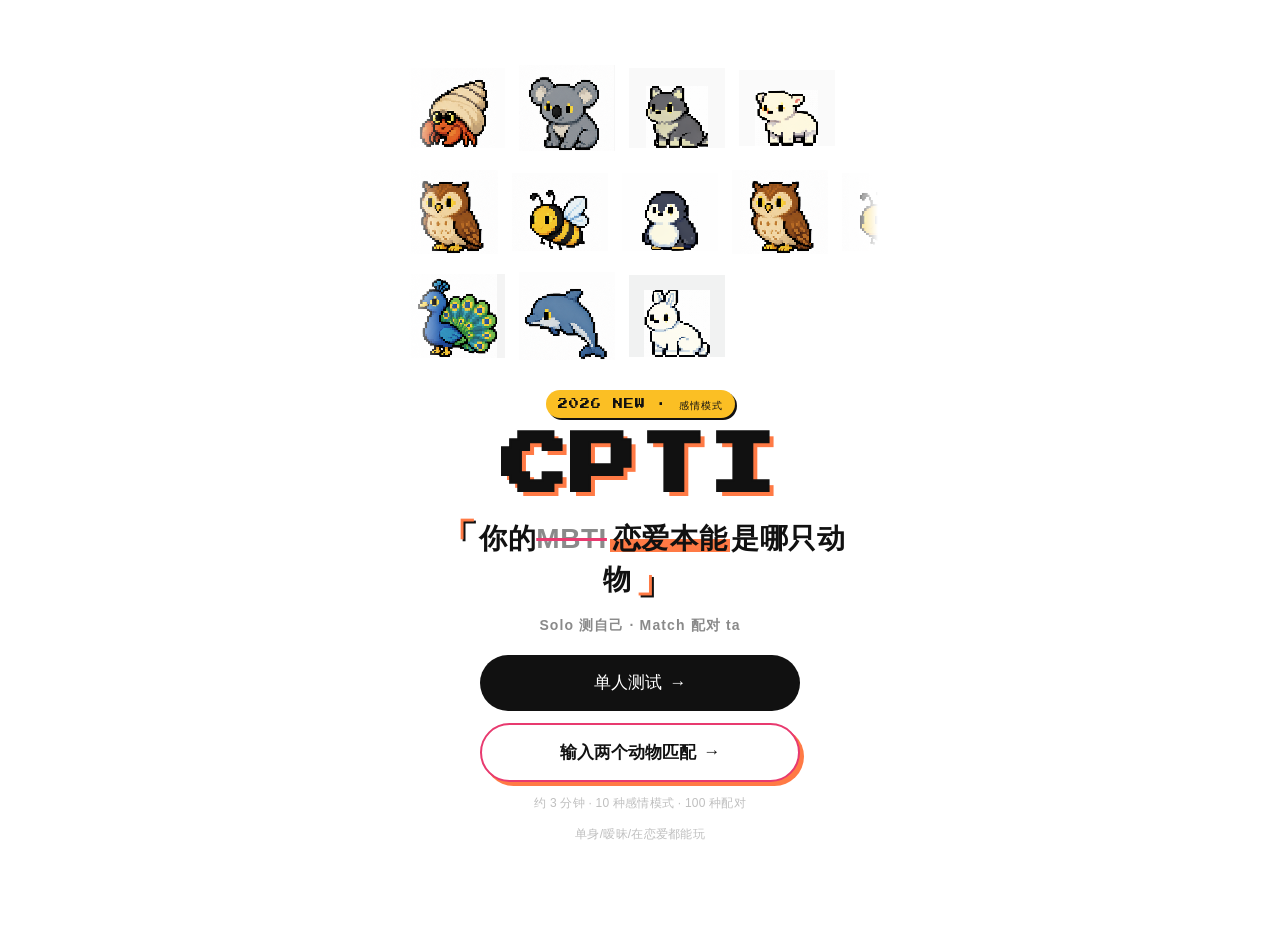
==== index.html @ 4c0122c5 "feat(couple): 加 🌱 让你们更好的 3 件事 (V5 growth_kit) 按用户反馈"配对页偏负面, 加积极向修复 section"补一段实操闭环.  新字段 growth_kit " ====
<!DOCTYPE html>
<html lang="zh-CN">
<head>
  <meta charset="UTF-8">
  <meta name="viewport" content="width=device-width, initial-scale=1, maximum-scale=1, user-scalable=no">
  <meta name="theme-color" content="#FF7A45">
  <meta name="description" content="CPTI 感情模式 · 你的恋爱本能 = 哪只动物?">
  <meta property="og:title" content="CPTI · 感情模式">
  <meta property="og:description" content="Solo 测自己 + Match 配对 ta · 10 种感情模式 · 100 种关系配对">
  <meta property="og:type" content="website">
  <title>CPTI · 感情模式</title>

  <link rel="icon" type="image/svg+xml" href="data:image/svg+xml;utf8,%3Csvg%20xmlns%3D%22http%3A//www.w3.org/2000/svg%22%20viewBox%3D%220%200%2016%2016%22%20shape-rendering%3D%22crispEdges%22%3E%3Cpath%20fill%3D%22%231A1A1A%22%20d%3D%22M3%203h2v2H3zm8%200h2v2h-2zM3%205h2v2H3zm2%200h6v6H5zm6%200h2v2h-2zM5%2011h6v2H5z%22/%3E%3C/svg%3E">

  <link rel="preconnect" href="https://fonts.googleapis.com">
  <link rel="preconnect" href="https://fonts.gstatic.com" crossorigin>
  <link href="https://fonts.googleapis.com/css2?family=Press+Start+2P&family=VT323&display=swap" rel="stylesheet">

  <link rel="stylesheet" href="styles.css">
</head>
<body>
  <!-- SVG defs -->
  <svg width="0" height="0" style="position:absolute" aria-hidden="true">
    <defs>
      <symbol id="icon-arrow-left" viewBox="0 0 24 24">
        <path fill="none" stroke="currentColor" stroke-width="2.2" stroke-linecap="round" stroke-linejoin="round" d="M14 6l-6 6 6 6"/>
      </symbol>
      <symbol id="icon-arrow-right" viewBox="0 0 24 24">
        <path fill="none" stroke="currentColor" stroke-width="2.2" stroke-linecap="round" stroke-linejoin="round" d="M10 6l6 6-6 6"/>
      </symbol>
      <symbol id="icon-download" viewBox="0 0 24 24">
        <path fill="none" stroke="currentColor" stroke-width="2" stroke-linecap="round" stroke-linejoin="round" d="M12 4v12m0 0l-4-4m4 4l4-4M5 20h14"/>
      </symbol>
    </defs>
  </svg>

  <main class="app" id="app">

    <!-- ===================== INTRO ===================== -->
    <section class="view view-intro active" id="view-intro" aria-label="首页">
      <div class="intro-inner">
        <!-- 3-row scrolling pixel pet marquee -->
        <div class="intro-scroll" aria-hidden="true">
          <div class="scroll-row" id="scroll-row-1"></div>
          <div class="scroll-row scroll-reverse" id="scroll-row-2"></div>
          <div class="scroll-row" id="scroll-row-3"></div>
        </div>

        <span class="title-badge">2026 NEW · 感情模式</span>
        <h1 class="title-pixel">CPTI</h1>

        <p class="intro-slogan-hero">
          <span class="slogan-bracket">「</span>你的<s class="slogan-strike">MBTI</s><em class="slogan-hl">恋爱本能</em>是哪只动物<span class="slogan-bracket">」</span>
        </p>
        <p class="intro-slogan-sub">Solo 测自己 · Match 配对 ta</p>

        <div class="intro-entries">
          <button class="btn btn-primary btn-lg" id="btn-solo" type="button">
            单人测试
            <span class="btn-arrow" aria-hidden="true">→</span>
          </button>
          <button class="btn btn-secondary btn-lg" id="btn-match" type="button">
            输入两个动物匹配
            <span class="btn-arrow" aria-hidden="true">→</span>
          </button>
        </div>

        <p class="intro-hint">约 3 分钟 · 10 种感情模式 · 100 种配对</p>
        <p class="intro-hint">单身/暧昧/在恋爱都能玩</p>
      </div>
    </section>

    <!-- ===================== QUIZ ===================== -->
    <section class="view view-quiz" id="view-quiz" aria-label="题目">
      <header class="quiz-header">
        <button class="icon-btn" id="btn-home" type="button" aria-label="回到首页">
          <svg viewBox="0 0 24 24"><use href="#icon-arrow-left"/></svg>
        </button>
        <div class="progress-bar-wrap" role="progressbar" aria-valuemin="1" aria-valuemax="20" aria-valuenow="1">
          <div class="progress-bar">
            <div class="progress-fill" id="progress-fill"></div>
          </div>
          <div class="progress-count">
            <span id="progress-current">1</span> <span class="progress-slash">/</span> <span id="progress-total">20</span>
          </div>
        </div>
      </header>

      <div class="scenario-hint">
        <div class="scenario-avatar" aria-hidden="true">
          <img id="scenario-avatar-img" src="" alt="">
        </div>
        <div class="scenario-bubble" id="scenario-bubble">一个人最诚实的时刻</div>
      </div>

      <div class="quiz-stage">
        <article class="quiz-card" id="quiz-card">
          <h2 class="q-text" id="q-text">题目加载中…</h2>
          <ul class="options" id="options-list" role="radiogroup" aria-label="选项"></ul>
        </article>
      </div>

      <footer class="quiz-footer">
        <button class="nav-btn" id="btn-prev" type="button" aria-label="上一题" disabled>
          <svg viewBox="0 0 24 24"><use href="#icon-arrow-left"/></svg>
          <span>上一题</span>
        </button>
        <button class="nav-btn" id="btn-next" type="button" aria-label="下一题" disabled>
          <span>下一题</span>
          <svg viewBox="0 0 24 24"><use href="#icon-arrow-right"/></svg>
        </button>
      </footer>
    </section>

    <!-- ===================== MATCH ===================== -->
    <section class="view view-match" id="view-match" aria-label="配对选择">
      <header class="quiz-header">
        <button class="icon-btn" id="btn-home-match" type="button" aria-label="回到首页">
          <svg viewBox="0 0 24 24"><use href="#icon-arrow-left"/></svg>
        </button>
        <h2 class="match-title">
          测我和 ta<span class="match-title-pixel">MATCH</span>
        </h2>
      </header>

      <p class="match-sub">选两个动物,看你俩是哪种配对</p>

      <div class="match-slots">
        <button class="match-slot" id="match-slot-left" type="button" aria-label="我的动物">
          <span class="match-slot-label">我</span>
          <div class="match-slot-avatar">
            <span class="match-slot-placeholder" id="match-placeholder-left">?</span>
            <img id="match-img-left" src="" alt="" style="display:none;">
          </div>
          <span class="match-slot-name match-slot-name-empty" id="match-name-left">选我的动物</span>
        </button>

        <span class="match-heart" aria-hidden="true">♥</span>

        <button class="match-slot" id="match-slot-right" type="button" aria-label="ta 的动物">
          <span class="match-slot-label">ta</span>
          <div class="match-slot-avatar">
            <span class="match-slot-placeholder" id="match-placeholder-right">?</span>
            <img id="match-img-right" src="" alt="" style="display:none;">
          </div>
          <span class="match-slot-name match-slot-name-empty" id="match-name-right">选 ta 的动物</span>
        </button>
      </div>

      <h3 class="match-picker-title" id="match-picker-title">先点「我」· 再点「ta」</h3>

      <div class="animal-grid" id="animal-grid"></div>

      <button class="btn btn-primary btn-lg match-cta" id="btn-match-go" type="button" disabled>
        生成配对报告
        <span class="btn-arrow" aria-hidden="true">→</span>
      </button>

      <p class="match-hint">双方都选上才能生成</p>
    </section>

    <!-- ===================== RESULT (Solo) ===================== -->
    <section class="view view-result" id="view-result" aria-label="结果">
      <div class="result-top">
        <div class="pixel-avatar pixel-avatar-lg" aria-hidden="true">
          <img id="result-image" src="" alt="">
        </div>
        <p class="result-preamble">你的关系类型是</p>
        <h2 class="result-name">
          <span id="result-name-title"></span><span id="result-name"></span>
        </h2>
      </div>

      <blockquote class="result-quote" id="result-quote"></blockquote>

      <h3 class="result-section-title">关系标签</h3>
      <div class="result-tags" id="result-tags"></div>

      <h3 class="result-section-title">关系速评</h3>
      <div class="quick-review-wrap">
        <div class="result-quick-review" id="result-quick-review"></div>
        <div class="quick-review-actions">
          <button class="btn-mini btn-mini-match" id="btn-go-match" type="button">测我和 ta 配对 →</button>
          <a class="btn-mini btn-mini-share" href="http://xhslink.com/o/6fP8Zqu9lRO" target="_blank" rel="noopener noreferrer" aria-label="分享到小红书">分享 →</a>
        </div>
      </div>

      <h3 class="result-section-title">关系解读</h3>
      <div class="result-interpretation" id="result-interpretation"></div>

      <h3 class="result-section-title">你的依恋两轴</h3>
      <div class="highlight-cards">
        <div class="highlight-card highlight-card-md">
          <span class="highlight-card-label">依恋焦虑</span>
          <span class="highlight-card-value" id="result-md-value">--</span>
          <span class="highlight-card-note" id="result-md-note">--</span>
        </div>
        <div class="highlight-card highlight-card-nz">
          <span class="highlight-card-label">依恋回避</span>
          <span class="highlight-card-value" id="result-nz-value">--</span>
          <span class="highlight-card-note" id="result-nz-note">--</span>
        </div>
      </div>

      <h3 class="result-section-title">维度雷达</h3>
      <div class="radar-wrap">
        <canvas id="radar-canvas" width="600" height="600" aria-label="维度雷达图"></canvas>
      </div>

      <h3 class="result-section-title">口头禅</h3>
      <div class="result-catchphrases" id="result-catchphrases"></div>

      <!-- QR code · included in long screenshot -->
      <div class="result-qr-block">
        <div class="result-qr-wrap">
          <img src="images/qr-petti.png" alt="扫码测 CPTI" class="result-qr">
        </div>
        <div class="result-qr-text">
          <div class="result-qr-title">扫码测你的感情模式</div>
          <div class="result-qr-sub">CPTI · cpti.pages.dev</div>
          <div class="result-qr-tag">3 分钟 · 10 种感情模式</div>
        </div>
      </div>

      <div class="result-actions">
        <button class="btn btn-primary" id="btn-save-long" type="button">
          <span class="btn-icon" aria-hidden="true">📸</span>
          一键长截图保存
        </button>
        <button class="btn btn-secondary" id="btn-share" type="button">复制分享链接</button>
        <button class="btn btn-ghost" id="btn-restart" type="button">再测一次</button>
      </div>

      <a class="xhs-promo"
         href="https://xhslink.com/m/1RQHBYkZljM"
         target="_blank"
         rel="noopener noreferrer"
         aria-label="跳转作者的小红书主页">
        <span class="xhs-badge" aria-hidden="true">小红书</span>
        <span class="xhs-text">
          <span class="xhs-title">作者的小红书</span>
          <span class="xhs-sub">更多测试正在路上</span>
        </span>
        <span class="xhs-arrow" aria-hidden="true">→</span>
      </a>

      <p class="result-footer-note">愿你在关系里，做最坦诚的那个。</p>
    </section>

    <!-- ===================== COUPLE RESULT ===================== -->
    <section class="view view-couple-result" id="view-couple-result" aria-label="配对结果">
      <header class="quiz-header">
        <button class="icon-btn" id="btn-home-couple" type="button" aria-label="回到首页">
          <svg viewBox="0 0 24 24"><use href="#icon-arrow-left"/></svg>
        </button>
        <p class="couple-preamble" id="couple-preamble">你们是</p>
      </header>

      <div class="couple-top">
        <div class="pixel-avatar" aria-hidden="true">
          <img id="couple-img-left" src="" alt="">
        </div>
        <span class="couple-top-heart" aria-hidden="true">♥</span>
        <div class="pixel-avatar" aria-hidden="true">
          <img id="couple-img-right" src="" alt="">
        </div>
      </div>

      <div class="couple-heading">
        <h2 class="couple-title" id="couple-title">配对标题</h2>
        <p class="couple-subtitle" id="couple-subtitle"></p>
      </div>

      <div class="couple-score-card">
        <span class="couple-score-label">兼容度</span>
        <span class="couple-score-value" id="couple-score">--</span>
        <span class="couple-score-note" id="couple-score-note"></span>
        <a class="btn-share-mini" href="http://xhslink.com/o/6fP8Zqu9lRO" target="_blank" rel="noopener noreferrer" aria-label="分享到小红书">分享 →</a>
      </div>

      <div class="couple-block is-accent">
        <span class="couple-block-label">这对的真相</span>
        <div class="couple-block-body" id="couple-dynamics"></div>
      </div>

      <!-- V4 新 Section · 高频对话 (3 条 you/ta) -->
      <div class="couple-block couple-dialogue-block" id="couple-dialogue-block" style="display:none;">
        <span class="couple-block-label">🎬 你俩的高频对话</span>
        <div class="dialogue-list" id="couple-dialogue-list"></div>
        <p class="dialogue-hint">每条都能单独截图发 ta</p>
      </div>

      <!-- V4 新 Section · 5 年后预测 -->
      <div class="couple-block couple-future-block" id="couple-future-block" style="display:none;">
        <span class="couple-block-label">🔮 五年后的你们</span>
        <div class="couple-block-body couple-future-body" id="couple-future"></div>
      </div>

      <!-- V4 新 Section · BGM -->
      <div class="couple-block couple-bgm-block" id="couple-bgm-block" style="display:none;">
        <span class="couple-block-label">🎵 这对的 BGM</span>
        <div class="bgm-card">
          <div class="bgm-meta">
            <span class="bgm-song" id="couple-bgm-song"></span>
            <span class="bgm-artist" id="couple-bgm-artist"></span>
          </div>
          <p class="bgm-reason" id="couple-bgm-reason"></p>
        </div>
      </div>

      <div class="couple-block">
        <span class="couple-block-label">最大亮点</span>
        <ul class="couple-list" id="couple-strengths"></ul>
      </div>

      <div class="couple-block">
        <span class="couple-block-label">最大雷区</span>
        <ul class="couple-list" id="couple-risks"></ul>
      </div>

      <div class="couple-block">
        <span class="couple-block-label">给你们的建议</span>
        <ul class="couple-list" id="couple-repair"></ul>
      </div>

      <!-- V5 新 Section · 让你们更好的 3 件事 (实操指南) -->
      <div class="couple-block couple-growth-block" id="couple-growth-block" style="display:none;">
        <span class="couple-block-label">🌱 让你们更好的 3 件事</span>
        <ol class="growth-list" id="couple-growth-list"></ol>
        <p class="growth-hint">读完今晚就能试</p>
      </div>

      <!-- 🧠 心理学锚点查阅 -->
      <button class="btn-knowledge" id="btn-knowledge" type="button">
        🧠 解读里的依恋型 / Sternberg / Gottman 是啥? 点这里查阅
        <span class="btn-arrow" aria-hidden="true">→</span>
      </button>

      <div class="couple-actions">
        <button class="btn btn-primary" id="btn-couple-save" type="button">
          <span class="btn-icon" aria-hidden="true">📸</span>
          一键长截图保存
        </button>
        <button class="btn btn-secondary" id="btn-couple-share" type="button">复制配对链接</button>
        <button class="btn btn-ghost" id="btn-couple-restart" type="button">再配一次</button>
      </div>

      <a class="couple-cta-solo" id="btn-couple-to-solo">
        还没测过自己?先做 Solo 测试
        <span class="btn-arrow" aria-hidden="true">→</span>
      </a>

      <p class="result-footer-note">关系是两个人的事。</p>
    </section>

    <!-- ===================== KNOWLEDGE (心理学锚点科普) ===================== -->
    <section class="view view-knowledge" id="view-knowledge" aria-label="心理学锚点科普">
      <header class="quiz-header">
        <button class="icon-btn" id="btn-knowledge-back" type="button" aria-label="返回">
          <svg viewBox="0 0 24 24"><use href="#icon-arrow-left"/></svg>
        </button>
        <h2 class="match-title">心理学<span class="match-title-pixel">锚点</span></h2>
      </header>

      <p class="match-sub">CPTI 解读用到的 7 个模型 · 一页讲清</p>

      <div class="knowledge-list">

        <article class="kn-item kn-attachment">
          <span class="kn-num">01</span>
          <h3>依恋类型</h3>
          <p class="kn-en">Attachment Theory</p>
          <p class="kn-meta">Bartholomew · 1991 · 基于 Bowlby/Ainsworth</p>
          <p class="kn-body">一个人在亲密关系里的"默认设置"。看两个轴 — <b>焦虑</b> (怕失去) 和 <b>回避</b> (怕被吞没), 拆出 4 型:</p>
          <ul class="kn-list">
            <li><b>安全型</b> Secure — 低焦虑 + 低回避. 能信任能独立, 占人群 50-60%</li>
            <li><b>焦虑型</b> Anxious — 高焦虑 + 低回避. 怕失去, 高敏雷达</li>
            <li><b>回避型</b> Avoidant — 低焦虑 + 高回避. 独立, 不擅情感表达</li>
            <li><b>焦虑-回避混合</b> Fearful — 双高. 想要又怕受伤</li>
          </ul>
        </article>

        <article class="kn-item kn-sternberg">
          <span class="kn-num">02</span>
          <h3>爱情三角理论</h3>
          <p class="kn-en">Triangular Theory of Love</p>
          <p class="kn-meta">Sternberg · 1986</p>
          <p class="kn-body">把"爱"拆成 3 个独立成分, 不同组合 = 不同关系:</p>
          <ul class="kn-list">
            <li><b>激情</b> Passion — 心动 / 性吸引 / 上头</li>
            <li><b>亲密</b> Intimacy — 情感连接 / 信任 / 自我披露</li>
            <li><b>承诺</b> Commitment — 选择 ta + 长期投入的决定</li>
          </ul>
          <p class="kn-body">3 个 high = "完美爱"; 缺哪个就是哪种残缺型 (e.g. 仅激情 = 上头爱, 仅承诺 = 凑合婚姻).</p>
        </article>

        <article class="kn-item kn-gottman">
          <span class="kn-num">03</span>
          <h3>四骑士 + 修复尝试</h3>
          <p class="kn-en">Four Horsemen + Repair Attempts</p>
          <p class="kn-meta">Gottman · 研究 3000+ couples 后总结</p>
          <p class="kn-body">会预测离婚的 4 种行为模式:</p>
          <ul class="kn-list">
            <li><b>批评</b> Criticism — 攻击人格而非行为</li>
            <li><b>蔑视</b> Contempt — 翻白眼/嘲讽 (杀手级)</li>
            <li><b>防御</b> Defensiveness — 永远反弹</li>
            <li><b>冷战</b> Stonewalling — 沉默撤退 (典型回避型)</li>
          </ul>
          <p class="kn-body"><b>修复尝试</b> Repair Attempt — 吵架升级时按暂停的小动作 (一个梗、一个表情、一句"我不是这个意思"), 是稳定关系的关键技能.</p>
        </article>

        <article class="kn-item kn-chapman">
          <span class="kn-num">04</span>
          <h3>五种爱语</h3>
          <p class="kn-en">The Five Love Languages</p>
          <p class="kn-meta">Chapman · 1992</p>
          <p class="kn-body">一个人最容易感受爱的"语言":</p>
          <ul class="kn-list">
            <li><b>肯定的言辞</b> — "你好厉害" "我超喜欢你"</li>
            <li><b>高质量陪伴</b> — 一起待着, 没手机</li>
            <li><b>礼物</b> — 心意载体</li>
            <li><b>服务的行动</b> — 帮你做事</li>
            <li><b>身体接触</b> — 拥抱 / 牵手</li>
          </ul>
          <p class="kn-body">伴侣 mismatch (你是语言派, ta 是行动派) 是关系裂痕最常见来源.</p>
        </article>

        <article class="kn-item kn-hsp">
          <span class="kn-num">05</span>
          <h3>高敏感人格</h3>
          <p class="kn-en">Highly Sensitive Person (HSP)</p>
          <p class="kn-meta">Elaine Aron · 1996</p>
          <p class="kn-body">不是病, 是 15-20% 人天生神经处理深度高 — 对外界刺激更敏感, 容易被淹没, 但也更共情.</p>
          <p class="kn-body">在感情里表现为: 一根眉毛动都能写小作文, 但也能秒读懂对方情绪. 不是"想太多", 是"接收太多".</p>
        </article>

        <article class="kn-item kn-polyvagal">
          <span class="kn-num">06</span>
          <h3>多迷走神经理论</h3>
          <p class="kn-en">Polyvagal Theory</p>
          <p class="kn-meta">Stephen Porges</p>
          <p class="kn-body">应激反应不止 fight (打) / flight (逃) 两种, 还有:</p>
          <ul class="kn-list">
            <li><b>Freeze</b> 冻住 — 身体不动, 大脑死机</li>
            <li><b>Fawn</b> 讨好 — 主动顺从攻击者来求生</li>
          </ul>
          <p class="kn-body">很多"讨好型"模式不是性格, 是创伤性的 fawn response.</p>
        </article>

        <article class="kn-item kn-rusbult">
          <span class="kn-num">07</span>
          <h3>投入模型</h3>
          <p class="kn-en">Investment Model</p>
          <p class="kn-meta">Caryl Rusbult</p>
          <p class="kn-body">承诺度 = 满意度 + 已投入 + 替代选项的吸引力(反向).</p>
          <p class="kn-body">这解释了为什么"沉没成本"会让人留下来, 也解释了"现在不满意但还没走"是常态 — 你已经投入太多了.</p>
        </article>

      </div>

      <p class="result-footer-note">读完想再测一遍 → 回首页戳「单人测试」</p>
    </section>

  </main>

  <!-- Save loading overlay -->
  <div class="save-loading" id="save-loading" aria-hidden="true">
    <div class="save-loading-inner">
      <div class="spinner"></div>
      <div>正在生成长图…</div>
    </div>
  </div>

  <!-- Save modal fallback for iOS (long-press to save) -->
  <div class="save-modal" id="save-modal" aria-hidden="true">
    <div class="save-modal-backdrop" id="save-modal-backdrop"></div>
    <div class="save-modal-inner">
      <div class="save-modal-hint">长按图片保存到相册</div>
      <div class="save-modal-img-wrap">
        <img class="save-modal-img" id="save-modal-img" src="" alt="结果图">
      </div>
      <button class="btn btn-ghost" id="btn-save-close" type="button">关闭</button>
    </div>
  </div>

  <script src="app.js" defer></script>
</body>
</html>
---- styles.css ----
/* ===========================================================
   CPTI · 感情模式 — styles.css
   极简像素风 · 暖橘玫瑰 v3
   =========================================================== */

:root {
  --primary:     #FF7A45;    /* 暖橘,主色 */
  --primary-dk:  #E83A6F;    /* 玫瑰红,hover/pressed/强调 */
  --primary-lt:  #FFD4C4;    /* 浅橘,次要高亮 */
  --accent:      #FBBF24;    /* 蜜糖黄，徽章/标签高亮 */
  --shadow:      #000;       /* 黑描边 + 黑阴影 */
  --bg: #FFFFFF;             /* 纯白底 */
  --bg-soft: #FFF6E5;        /* 米白底,卡片内衬 (温暖感) */
  --surface: #F4F4F4;
  --surface-hover: #EBEBEB;
  --surface-strong: #E8E8E8;
  --border: #E5E5E5;
  --border-soft: #EFEFEF;
  --text: #111;
  --text-secondary: #8A8A8A;
  --text-tertiary: #BFBFBF;
  --btn-disabled: #DADADA;
  --btn-active: #111;

  --r-sm: 10px;
  --r-md: 14px;
  --r-lg: 18px;
  --r-pill: 999px;

  --font-body: -apple-system, "PingFang SC", "Noto Sans SC", "Hiragino Sans GB", "Microsoft YaHei", sans-serif;
  --font-pixel: "Press Start 2P", "VT323", ui-monospace, "SF Mono", Menlo, monospace;

  --ease-out: cubic-bezier(0.16, 1, 0.3, 1);
}

/* Reset */
*, *::before, *::after { box-sizing: border-box; }
html, body {
  margin: 0; padding: 0;
  -webkit-font-smoothing: antialiased;
  -moz-osx-font-smoothing: grayscale;
}
body {
  font-family: var(--font-body);
  color: var(--text);
  background: var(--bg);
  min-height: 100vh; min-height: 100dvh;
  line-height: 1.6;
  font-size: 16px;
  overflow-x: hidden;
}
h1, h2, h3, h4, p, ul, li, figure { margin: 0; padding: 0; }
ul { list-style: none; }
button { font-family: inherit; cursor: pointer; border: none; background: transparent; color: inherit; }
img { display: block; max-width: 100%; image-rendering: pixelated; image-rendering: crisp-edges; }
:focus-visible { outline: 2px solid var(--text); outline-offset: 2px; border-radius: var(--r-sm); }

.app {
  max-width: 480px;
  margin: 0 auto;
  padding: 24px 22px 40px;
  position: relative;
  min-height: 100dvh;
  display: flex;
  flex-direction: column;
}
@media (min-width: 768px) {
  .app { padding: 32px 24px 56px; }
}

.view { display: none; flex: 1; flex-direction: column; animation: viewFade 0.35s var(--ease-out) both; }
.view.active { display: flex; }
@keyframes viewFade {
  from { opacity: 0; transform: translateY(6px); }
  to   { opacity: 1; transform: translateY(0); }
}

/* ==========================================================
   INTRO
   ========================================================== */
.view-intro {
  justify-content: center;
  text-align: center;
  padding-top: 28px;
  padding-bottom: 40px;
}
.intro-inner {
  display: flex;
  flex-direction: column;
  align-items: center;
  gap: 10px;
}

/* 3-row scrolling pixel pet marquee */
.intro-scroll {
  width: calc(100% + 44px);
  margin: 0 -22px 16px;
  overflow: hidden;
  /* soft fade on edges */
  -webkit-mask-image: linear-gradient(to right, transparent 0, #000 8%, #000 92%, transparent 100%);
          mask-image: linear-gradient(to right, transparent 0, #000 8%, #000 92%, transparent 100%);
}
.scroll-row {
  display: flex;
  flex-wrap: nowrap;
  gap: 14px;
  margin-bottom: 8px;
  animation: scrollLoop 22s linear infinite;
  animation-fill-mode: both;
  transform: translateZ(0);
  backface-visibility: hidden;
}
#scroll-row-2 { animation-duration: 28s; animation-direction: reverse; }
#scroll-row-3 { animation-duration: 25s; }
.scroll-row:last-child { margin-bottom: 0; }

.scroll-row .pet {
  flex-shrink: 0;
  width: 96px; height: 96px;
  background: transparent;
  padding: 0;
  display: grid; place-items: center;
}
.scroll-row .pet img {
  width: 100%; height: 100%;
  object-fit: contain;
  image-rendering: pixelated;
}

@keyframes scrollLoop {
  from { transform: translateX(0); }
  to   { transform: translateX(-50%); }
}

@media (prefers-reduced-motion: reduce) {
  .scroll-row { animation: none; }
}

/* BIG pixel title "CatTi" */
.title-pixel {
  font-family: var(--font-pixel);
  font-size: 65px;
  color: var(--text);
  letter-spacing: 0.06em;
  line-height: 1;
  margin-top: 6px;
  font-weight: 900;
  text-transform: uppercase;
  -webkit-text-stroke: 2px var(--text);
  text-shadow: 5px 5px 0 var(--primary);
  /* pixel-perfect rendering */
  -webkit-font-smoothing: none;
  -moz-osx-font-smoothing: auto;
}

.title-sub {
  font-size: clamp(13px, 3.8vw, 15px);
  color: var(--text-secondary);
  margin-top: 4px;
  letter-spacing: 0.02em;
  font-weight: 400;
}

.intro-copy {
  color: var(--text-secondary);
  line-height: 1.8;
  font-size: clamp(13px, 3.8vw, 15px);
  margin-top: 12px;
  max-width: 320px;
}
.intro-copy p { margin: 0; }
.intro-copy p + p { margin-top: 4px; }

/* Version badge above title */
.title-badge {
  display: inline-flex;
  align-items: center;
  gap: 6px;
  background: var(--accent);
  color: var(--text);
  font-family: var(--font-pixel);
  font-size: 10px;
  padding: 6px 12px;
  border-radius: var(--r-pill);
  letter-spacing: 0.1em;
  box-shadow: 2px 2px 0 var(--text);
  -webkit-font-smoothing: none;
  animation: badgeWiggle 3.2s var(--ease-out) infinite;
}
@keyframes badgeWiggle {
  0%, 88%, 100% { transform: rotate(0deg) translateY(0); }
  92%           { transform: rotate(-3deg) translateY(-1px); }
  96%           { transform: rotate(3deg)  translateY(-1px); }
}
@media (prefers-reduced-motion: reduce) {
  .title-badge { animation: none; }
}

/* Hero slogan — 「原来我上辈子是只猫」 with highlighter */
.intro-slogan-hero {
  margin: 10px 0 0;
  font-size: clamp(22px, 6.4vw, 28px);
  font-weight: 900;
  color: var(--text);
  letter-spacing: 0.02em;
  line-height: 1.45;
  text-align: center;
}
.slogan-bracket {
  color: var(--primary);
  font-weight: 900;
  font-size: 1.35em;
  margin: 0 3px;
  display: inline-block;
  vertical-align: -3px;
  line-height: 1;
  text-shadow: 2px 2px 0 var(--text);
}
.slogan-hl {
  font-style: normal;
  background: linear-gradient(
    to top,
    transparent 8%,
    var(--primary) 8%,
    var(--primary) 48%,
    transparent 48%
  );
  padding: 0 3px;
  margin: 0 1px;
}
.slogan-strike {
  text-decoration: line-through;
  text-decoration-color: var(--primary-dk);
  text-decoration-thickness: 3px;
  color: var(--text-secondary);
  font-weight: 900;
  margin-right: 2px;
}
.intro-slogan-sub {
  margin: 4px 0 0;
  font-size: clamp(12px, 3.3vw, 14px);
  font-weight: 600;
  color: var(--text-secondary);
  letter-spacing: 0.08em;
  text-align: center;
}
/* legacy hook styles (kept inert) */
.intro-hook {
  background: var(--bg);
  border: 2px solid var(--text);
  border-radius: var(--r-md);
  padding: 18px 22px 20px;
  text-align: center;
  box-shadow: 4px 4px 0 var(--text);
  max-width: 340px;
  width: 100%;
  margin-top: 10px;
}
.hook-strike {
  font-size: clamp(13px, 3.6vw, 15px);
  color: var(--text-secondary);
  text-decoration: line-through;
  text-decoration-thickness: 2px;
  letter-spacing: 0.05em;
  margin: 0;
  font-weight: 500;
}
.hook-main {
  font-size: clamp(22px, 6.5vw, 28px);
  color: var(--text);
  font-weight: 900;
  letter-spacing: 0.01em;
  margin: 8px 0 0;
  display: flex;
  align-items: baseline;
  justify-content: center;
  gap: 8px;
  line-height: 1.1;
}
.hook-main-pixel {
  font-family: var(--font-pixel);
  font-size: clamp(20px, 5.6vw, 24px);
  color: var(--text);
  text-shadow: 3px 3px 0 var(--primary);
  letter-spacing: 0.06em;
  font-weight: 900;
  text-transform: uppercase;
  -webkit-text-stroke: 1px var(--text);
  -webkit-font-smoothing: none;
}
.hook-main-zh {
  font-weight: 900;
}

/* Intro slogan — 封面金句 */
.intro-slogan {
  font-size: clamp(15px, 4.2vw, 17px);
  color: var(--text);
  font-weight: 800;
  letter-spacing: 0.02em;
  text-align: center;
  margin-top: 6px;
  padding: 6px 16px;
  position: relative;
}
.intro-slogan::before,
.intro-slogan::after {
  content: "·";
  color: var(--primary);
  font-weight: 900;
  margin: 0 8px;
  font-size: 20px;
  vertical-align: middle;
}

.intro-hint {
  font-size: 12px;
  color: var(--text-tertiary);
  margin-top: 2px;
  letter-spacing: 0.02em;
}

/* ==========================================================
   BUTTONS
   ========================================================== */
.btn {
  display: inline-flex;
  align-items: center;
  justify-content: center;
  gap: 8px;
  border-radius: var(--r-pill);
  font-size: 16px;
  font-weight: 500;
  padding: 14px 28px;
  min-height: 52px;
  transition: background 0.18s ease, color 0.18s ease, transform 0.12s ease;
  user-select: none;
  -webkit-tap-highlight-color: transparent;
}
.btn:active { transform: scale(0.98); }

.btn-primary {
  background: var(--btn-active);
  color: #fff;
  width: 100%;
  font-weight: 500;
}
.btn-primary:hover { background: #000; }
.btn-primary:disabled { background: var(--btn-disabled); cursor: not-allowed; }

.btn-secondary {
  background: var(--bg);
  color: var(--text);
  width: 100%;
  border: 2px solid var(--text);
  box-shadow: 4px 4px 0 var(--text);
  font-weight: 600;
  transition: transform 0.12s var(--ease-out), box-shadow 0.12s var(--ease-out), background 0.18s ease, color 0.18s ease;
}
.btn-secondary:hover {
  background: var(--bg);
  transform: translate(-1px, -1px);
  box-shadow: 5px 5px 0 var(--text);
}
.btn-secondary:active {
  transform: translate(2px, 2px);
  box-shadow: 2px 2px 0 var(--text);
}
.btn-secondary.is-copied {
  background: var(--primary);
  color: var(--text);
  transform: translate(4px, 4px);
  box-shadow: 0 0 0 var(--text);
}

.btn-ghost {
  background: transparent;
  color: var(--text-secondary);
  width: 100%;
  border: none;
  min-height: 44px;
}
.btn-ghost:hover { color: var(--text); }

.btn-lg { font-size: 17px; padding: 16px 36px; min-height: 56px; max-width: 320px; }

.btn-arrow { display: inline-block; transition: transform 0.18s ease; }
.btn:hover:not(:disabled) .btn-arrow { transform: translateX(3px); }
.btn-icon { width: 18px; height: 18px; }

/* Icon button */
.icon-btn {
  width: 40px; height: 40px;
  border-radius: 50%;
  background: var(--surface);
  display: grid; place-items: center;
  cursor: pointer;
  transition: background 0.15s ease;
  flex-shrink: 0;
  color: var(--text);
}
.icon-btn:hover { background: var(--surface-hover); }
.icon-btn:disabled { opacity: 0.35; cursor: not-allowed; }
.icon-btn svg { width: 18px; height: 18px; }

/* ==========================================================
   QUIZ
   ========================================================== */
.view-quiz { padding-bottom: 20px; }

.quiz-header {
  display: flex;
  align-items: center;
  padding-bottom: 16px;
  margin-bottom: 20px;
  border-bottom: 1px solid var(--border);
  gap: 14px;
}

/* Pixel-boxed progress bar */
.progress-bar-wrap {
  flex: 1;
  display: flex;
  align-items: center;
  gap: 12px;
}
.progress-bar {
  flex: 1;
  height: 14px;
  background: var(--bg);
  border: 2px solid var(--text);
  border-radius: 4px;
  overflow: hidden;
  position: relative;
  padding: 0;
}
.progress-fill {
  height: 100%;
  background-color: var(--primary);
  background-image: repeating-linear-gradient(90deg, var(--primary) 0 6px, var(--primary-dk) 6px 12px);
  border-radius: 0;
  transition: width 0.4s var(--ease-out);
  width: 0%;
}
.progress-count {
  font-family: var(--font-pixel);
  font-size: 11px;
  color: var(--text);
  font-variant-numeric: tabular-nums;
  letter-spacing: 0.08em;
  flex-shrink: 0;
  -webkit-font-smoothing: none;
}
.progress-count .progress-slash { color: var(--text-tertiary); margin: 0 2px; }
.progress-count #progress-total { color: var(--text-secondary); }

/* Scenario hint — neobrutalism avatar + bubble */
.scenario-hint {
  display: flex;
  align-items: center;
  gap: 14px;
  margin-bottom: 28px;
}
.scenario-avatar {
  width: 64px; height: 64px;
  border-radius: 14px;
  background: var(--bg);
  border: 2px solid var(--text);
  box-shadow: 3px 3px 0 var(--text);
  display: grid; place-items: center;
  padding: 6px;
  flex-shrink: 0;
  overflow: hidden;
  transition: transform 0.3s var(--ease-out);
}
.scenario-avatar.pop {
  animation: avatarPop 0.4s var(--ease-out);
}
@keyframes avatarPop {
  0%   { transform: scale(0.7); opacity: 0; }
  60%  { transform: scale(1.08); }
  100% { transform: scale(1); opacity: 1; }
}
.scenario-avatar img {
  width: 100%; height: 100%;
  object-fit: contain;
  image-rendering: pixelated;
}
.scenario-bubble {
  flex: 1;
  background: var(--bg);
  border: 2px solid var(--text);
  box-shadow: 3px 3px 0 var(--text);
  border-radius: 14px;
  padding: 14px 16px;
  font-size: 14px;
  color: var(--text);
  line-height: 1.4;
  min-height: 64px;
  display: flex;
  align-items: center;
  font-weight: 600;
}

/* Quiz card */
.quiz-stage {
  flex: 1;
  display: flex;
  flex-direction: column;
  position: relative;
}
.quiz-card {
  flex: 1;
  transition: transform 0.28s var(--ease-out), opacity 0.28s ease;
}
.q-text {
  font-size: clamp(22px, 6.2vw, 26px);
  line-height: 1.45;
  color: var(--text);
  font-weight: 700;
  margin-bottom: 24px;
  letter-spacing: -0.01em;
}
.options {
  display: flex;
  flex-direction: column;
  gap: 12px;
  margin-bottom: 24px;
}
.option {
  background: var(--bg);
  border: 2px solid var(--text);
  box-shadow: 4px 4px 0 var(--text);
  border-radius: 14px;
  padding: 18px 20px;
  font-size: 15px;
  line-height: 1.5;
  color: var(--text);
  cursor: pointer;
  transition:
    transform 0.14s var(--ease-out),
    box-shadow 0.14s var(--ease-out),
    background 0.18s ease,
    color 0.18s ease;
  display: flex;
  align-items: flex-start;
  gap: 14px;
  min-height: 56px;
  text-align: left;
  -webkit-tap-highlight-color: transparent;
}
.option:hover {
  background: var(--bg);
  transform: translate(-1px, -1px);
  box-shadow: 5px 5px 0 var(--text);
}
.option:active {
  transform: translate(2px, 2px);
  box-shadow: 2px 2px 0 var(--text);
}

/* Clicked feedback: pressed-in look */
.option.flashing {
  background: var(--text);
  color: #fff;
  transform: translate(4px, 4px);
  box-shadow: 0 0 0 var(--text);
}
.option.flashing .option-bullet {
  background: var(--primary);
  color: var(--text);
}
.option.selected {
  background: var(--primary);
  color: var(--text);
  transform: translate(2px, 2px);
  box-shadow: 2px 2px 0 var(--text);
}

.option-bullet {
  flex-shrink: 0;
  width: 26px; height: 26px;
  border-radius: 4px;
  color: var(--bg);
  background: var(--text);
  display: grid; place-items: center;
  font-family: var(--font-pixel);
  font-size: 10px;
  font-weight: 400;
  transition: inherit;
  -webkit-font-smoothing: none;
  letter-spacing: 0;
}
.option.selected .option-bullet { color: var(--primary); background: var(--text); }

.option-label { flex: 1; padding-top: 1px; font-weight: 500; }

/* Quiz footer: prev / next nav buttons */
.quiz-footer {
  display: flex;
  justify-content: space-between;
  gap: 12px;
  margin-top: 8px;
  padding-top: 8px;
}
.nav-btn {
  display: inline-flex;
  align-items: center;
  gap: 6px;
  padding: 10px 16px;
  min-height: 44px;
  border-radius: var(--r-pill);
  background: var(--bg);
  border: 2px solid var(--text);
  box-shadow: 3px 3px 0 var(--text);
  color: var(--text);
  font-size: 14px;
  font-weight: 600;
  cursor: pointer;
  transition: transform 0.12s var(--ease-out), box-shadow 0.12s var(--ease-out), opacity 0.15s ease, color 0.15s ease;
}
.nav-btn:hover:not(:disabled) {
  background: var(--bg);
  transform: translate(-1px, -1px);
  box-shadow: 4px 4px 0 var(--text);
}
.nav-btn:active:not(:disabled) {
  transform: translate(2px, 2px);
  box-shadow: 1px 1px 0 var(--text);
}
.nav-btn:disabled {
  border-color: var(--btn-disabled);
  box-shadow: 3px 3px 0 var(--btn-disabled);
  color: var(--btn-disabled);
  cursor: not-allowed;
  opacity: 1;
}
.nav-btn svg { width: 16px; height: 16px; }

/* ==========================================================
   RESULT
   ========================================================== */
.view-result { padding-bottom: 40px; position: relative; }

/* 关系速评 区 + 底部胶囊 row (Match + 分享 并排) */
.quick-review-wrap { margin-bottom: 28px; }
.quick-review-wrap .result-quick-review { margin-bottom: 12px; }

.quick-review-actions {
  display: flex;
  gap: 8px;
  justify-content: flex-end;
  flex-wrap: wrap;
}

/* 共享胶囊基础 */
.btn-mini {
  display: inline-flex;
  align-items: center;
  gap: 4px;
  border: 2px solid var(--text);
  box-shadow: 2px 2px 0 var(--text);
  padding: 6px 14px;
  border-radius: 999px;
  font-size: 12px;
  font-weight: 700;
  letter-spacing: 0.04em;
  text-decoration: none;
  cursor: pointer;
  font-family: inherit;
  color: var(--text);
  transition: transform 0.1s var(--ease-out), box-shadow 0.1s var(--ease-out);
}
.btn-mini:active {
  transform: translate(1px, 1px);
  box-shadow: 1px 1px 0 var(--text);
}

.btn-mini-match  { background: var(--primary); color: var(--text); }
.btn-mini-share  { background: #FF2442; color: #FFF; }

/* 旧 .btn-share-mini 保持向后兼容 (couple page 还在用) */
.btn-share-mini {
  display: inline-flex;
  align-items: center;
  gap: 4px;
  float: right;
  background: #FF2442;
  color: #FFF;
  border: 2px solid var(--text);
  box-shadow: 2px 2px 0 var(--text);
  padding: 5px 12px;
  border-radius: 999px;
  font-size: 12px;
  font-weight: 700;
  letter-spacing: 0.04em;
  text-decoration: none;
  cursor: pointer;
  transition: transform 0.1s var(--ease-out), box-shadow 0.1s var(--ease-out);
}
.btn-share-mini:active {
  transform: translate(1px, 1px);
  box-shadow: 1px 1px 0 var(--text);
}

.result-top {
  display: flex;
  flex-direction: column;
  align-items: center;
  text-align: center;
  margin-bottom: 10px;
}

.pixel-avatar {
  width: 96px; height: 96px;
  border-radius: 22px;
  background: var(--bg);
  border: 2px solid var(--text);
  box-shadow: 4px 4px 0 var(--primary);
  display: grid; place-items: center;
  overflow: hidden;
  padding: 12px;
}
.pixel-avatar-lg {
  width: 200px; height: 200px;
  border-radius: 28px;
  padding: 16px;
  box-shadow: 6px 6px 0 var(--primary);
}
.pixel-avatar img,
.pixel-avatar svg {
  width: 100%; height: 100%;
  object-fit: contain;
  image-rendering: pixelated;
}

.result-preamble {
  display: inline-block;
  background: var(--text);
  color: #fff;
  font-family: var(--font-pixel);
  font-size: 10px;
  padding: 6px 12px;
  border-radius: var(--r-pill);
  letter-spacing: 0.12em;
  box-shadow: 2px 2px 0 var(--primary);
  -webkit-font-smoothing: none;
  margin-top: 22px;
  margin-bottom: 14px;
}
.result-name {
  display: flex;
  flex-direction: column;
  align-items: center;
  gap: 6px;
  margin-bottom: 0;
  line-height: 1;
}
#result-name-title {
  font-family: var(--font-pixel);
  font-size: clamp(30px, 8vw, 40px);
  color: var(--text);
  text-shadow: 3px 3px 0 var(--primary);
  letter-spacing: 0.04em;
  -webkit-font-smoothing: none;
  line-height: 1;
}
#result-name {
  font-size: clamp(20px, 5.6vw, 26px);
  font-weight: 900;
  color: var(--text);
  line-height: 1.25;
  letter-spacing: -0.01em;
}
.result-meta {
  background: var(--bg);
  border: 2px solid var(--text);
  box-shadow: 3px 3px 0 var(--text);
  border-radius: 12px;
  padding: 10px 16px;
  max-width: 280px;
  margin: 14px auto 18px;
  gap: 4px;
  display: flex;
  flex-direction: column;
}
.result-meta-row {
  display: flex;
  justify-content: center;
  align-items: baseline;
  gap: 10px;
  font-size: 13px;
  line-height: 1.5;
  margin: 0;
}
.result-meta-row dt {
  color: var(--text-tertiary);
  letter-spacing: 0.08em;
  font-weight: 600;
}
.result-meta-row dd {
  margin: 0;
  color: var(--text);
  font-weight: 700;
}
.result-slogan {
  font-size: clamp(14px, 4vw, 16px);
  color: var(--text);
  line-height: 1.5;
  font-weight: 600;
  margin: 6px 8px 0;
}

.result-quote {
  background: var(--bg);
  border: 2px solid var(--text);
  box-shadow: 4px 4px 0 var(--primary);
  border-radius: 14px;
  padding: 20px 22px 20px 46px;
  font-size: 15px;
  line-height: 1.6;
  color: var(--text);
  margin: 8px 0 22px;
  position: relative;
  font-weight: 500;
}
.result-quote::before {
  content: "“";
  position: absolute;
  left: 18px; top: 6px;
  font-size: 34px;
  color: var(--primary);
  line-height: 1;
  font-family: serif;
  font-weight: 900;
}

.result-section-title {
  font-size: 13px;
  color: var(--text);
  margin-bottom: 14px;
  letter-spacing: 0.1em;
  font-weight: 800;
  text-transform: none;
  padding-left: 10px;
  border-left: 3px solid var(--primary);
  line-height: 1.3;
}

.result-tags {
  display: grid;
  grid-template-columns: repeat(3, 1fr);
  gap: 8px;
  margin-bottom: 12px;
}

.result-quick-review {
  background: var(--primary);
  border: 2px solid var(--text);
  box-shadow: 4px 4px 0 var(--text);
  border-radius: 14px;
  padding: 18px 20px;
  font-size: 15px;
  line-height: 1.7;
  color: var(--text);
  font-weight: 600;
  margin-bottom: 28px;
  letter-spacing: 0.005em;
}

.result-catchphrases {
  display: grid;
  grid-template-columns: repeat(2, 1fr);
  gap: 10px;
  margin-bottom: 28px;
}
.catchphrase {
  background: var(--bg);
  border: 2px solid var(--text);
  box-shadow: 3px 3px 0 var(--primary);
  border-radius: 12px;
  padding: 14px 14px 14px 26px;
  font-size: 14px;
  font-weight: 600;
  color: var(--text);
  line-height: 1.4;
  min-height: 56px;
  display: flex;
  align-items: center;
  position: relative;
}
.catchphrase::before {
  content: "“";
  position: absolute;
  left: 10px;
  top: 4px;
  font-size: 28px;
  color: var(--primary);
  font-family: serif;
  line-height: 1;
  font-weight: 900;
}
.tag {
  background: var(--bg);
  color: var(--text);
  border: 2px solid var(--text);
  box-shadow: 3px 3px 0 var(--text);
  padding: 12px 6px;
  border-radius: 12px;
  font-size: 12px;
  font-weight: 600;
  text-align: center;
  line-height: 1.35;
  min-height: 50px;
  display: flex;
  align-items: center;
  justify-content: center;
  animation: tagFade 0.4s var(--ease-out) both;
  white-space: nowrap;
  overflow: hidden;
  text-overflow: ellipsis;
}
.tag:nth-child(2n) {
  box-shadow: 3px 3px 0 var(--primary);
}
.tag:nth-child(1) { animation-delay: 0.05s; }
.tag:nth-child(2) { animation-delay: 0.12s; }
.tag:nth-child(3) { animation-delay: 0.19s; }
.tag:nth-child(4) { animation-delay: 0.26s; }
@keyframes tagFade {
  from { opacity: 0; transform: translateY(6px); }
  to   { opacity: 1; transform: translateY(0); }
}

/* Highlight cards — 恋爱脑 · 内耗 */
.highlight-cards {
  display: grid;
  grid-template-columns: repeat(2, 1fr);
  gap: 12px;
  margin-bottom: 28px;
}
.highlight-card {
  background: var(--bg);
  border: 2px solid var(--text);
  border-radius: 14px;
  padding: 16px 14px 14px;
  display: flex;
  flex-direction: column;
  align-items: center;
  text-align: center;
  gap: 2px;
  min-height: 136px;
}
.highlight-card-md { box-shadow: 4px 4px 0 var(--primary); }
.highlight-card-nz { box-shadow: 4px 4px 0 var(--text); }

.highlight-card-label {
  font-size: 11px;
  font-weight: 700;
  color: var(--text-secondary);
  letter-spacing: 0.1em;
  margin-bottom: 6px;
}
.highlight-card-value {
  font-family: var(--font-pixel);
  font-size: clamp(28px, 7vw, 36px);
  color: var(--text);
  text-shadow: 3px 3px 0 var(--primary);
  letter-spacing: 0.04em;
  -webkit-font-smoothing: none;
  line-height: 1;
  margin: 2px 0 10px;
}
.highlight-card-nz .highlight-card-value {
  text-shadow: 3px 3px 0 #BFBFBF;
}
.highlight-card-note {
  font-size: 11px;
  color: var(--text);
  font-weight: 600;
  line-height: 1.45;
  max-width: 140px;
}

/* Radar chart */
.radar-wrap {
  background: var(--bg);
  border: 2px solid var(--text);
  box-shadow: 4px 4px 0 var(--text);
  border-radius: 14px;
  padding: 18px;
  margin-bottom: 28px;
  display: grid;
  place-items: center;
}
.radar-wrap canvas {
  width: 100%;
  max-width: 320px;
  height: auto;
  aspect-ratio: 1 / 1;
  image-rendering: auto;
}

/* Inline share image block */
.share-image-block {
  margin-bottom: 28px;
}
.save-card {
  background: var(--bg);
  border: 2px solid var(--text);
  box-shadow: 5px 5px 0 var(--primary);
  border-radius: 16px;
  padding: 14px 14px 16px;
  margin-bottom: 22px;
  display: flex;
  flex-direction: column;
  gap: 12px;
}
.save-card .share-image-frame {
  background: var(--bg);
  border: 2px solid var(--text);
  box-shadow: 3px 3px 0 var(--text);
  border-radius: 12px;
  padding: 10px;
}
.save-card-hint {
  display: flex;
  justify-content: center;
  flex-wrap: wrap;
  gap: 6px 16px;
  font-size: 12px;
  color: var(--text-secondary);
  line-height: 1.4;
  padding: 4px 0;
  border-top: 2px dashed var(--border);
  border-bottom: 2px dashed var(--border);
  padding-top: 10px;
  padding-bottom: 10px;
}
.save-card-hint-row { white-space: nowrap; }
.save-card-btn { width: 100%; }

/* one-click long screenshot */
.btn-icon {
  display: inline-block;
  margin-right: 6px;
  font-size: 18px;
  vertical-align: -2px;
}
.result-capturing .result-actions,
.result-capturing .xhs-promo,
.result-capturing .result-footer-note,
.result-capturing .btn-share-mini {
  display: none !important;
}
/* Disable tag fade-in animation during capture — html2canvas reads computed
   style which can be mid-animation (opacity < 1) causing tags to vanish in
   the saved screenshot. Force final state. */
.result-capturing .tag {
  animation: none !important;
  opacity: 1 !important;
  transform: none !important;
}
.result-capturing.view-result,
.result-capturing.view {
  background: var(--bg) !important;
  flex: 0 0 auto !important;
  min-height: 0 !important;
  padding: 36px 32px 36px !important;
}

/* QR code block (shown in long screenshot too) */
.result-qr-block {
  display: flex;
  align-items: center;
  gap: 16px;
  background: var(--bg);
  border: 2px solid var(--text);
  box-shadow: 5px 5px 0 var(--primary);
  border-radius: 16px;
  padding: 16px 18px;
  margin-bottom: 22px;
}
.result-qr-wrap {
  flex-shrink: 0;
  width: 96px;
  height: 96px;
  background: #FFF;
  border: 2px solid var(--text);
  border-radius: 10px;
  padding: 6px;
  box-sizing: border-box;
  box-shadow: 2px 2px 0 var(--text);
}
.result-qr {
  width: 100%;
  height: 100%;
  image-rendering: pixelated;
  display: block;
}
.result-qr-text {
  flex: 1;
  min-width: 0;
  display: flex;
  flex-direction: column;
  gap: 4px;
}
.result-qr-title {
  font-size: 16px;
  font-weight: 900;
  color: var(--text);
  letter-spacing: 0.01em;
}
.result-qr-sub {
  font-size: 12px;
  color: var(--text-secondary);
  font-weight: 600;
  letter-spacing: 0.04em;
}
.result-qr-tag {
  display: inline-block;
  width: fit-content;
  margin-top: 4px;
  background: var(--primary);
  border: 1.5px solid var(--text);
  border-radius: 999px;
  padding: 3px 10px;
  font-size: 11px;
  font-weight: 800;
  color: var(--text);
  letter-spacing: 0.04em;
}

/* save modal (iOS long-press fallback) */
.save-modal {
  position: fixed;
  inset: 0;
  z-index: 9999;
  display: none;
  align-items: center;
  justify-content: center;
  padding: 20px;
}
.save-modal.visible { display: flex; }
.save-modal-backdrop {
  position: absolute;
  inset: 0;
  background: rgba(0, 0, 0, 0.78);
}
.save-modal-inner {
  position: relative;
  background: var(--bg);
  border: 3px solid var(--text);
  box-shadow: 6px 6px 0 var(--text);
  border-radius: 18px;
  padding: 18px;
  max-width: 420px;
  width: 100%;
  max-height: 92vh;
  overflow: hidden;
  display: flex;
  flex-direction: column;
  gap: 12px;
}
.save-modal-hint {
  text-align: center;
  font-size: 14px;
  font-weight: 800;
  color: var(--text);
  background: var(--primary);
  border: 2px solid var(--text);
  border-radius: 10px;
  padding: 8px 12px;
  letter-spacing: 0.02em;
}
.save-modal-img-wrap {
  overflow: auto;
  -webkit-overflow-scrolling: touch;
  border: 2px solid var(--text);
  border-radius: 10px;
  background: #FFF;
  max-height: 70vh;
}
.save-modal-img {
  width: 100%;
  height: auto;
  display: block;
  -webkit-touch-callout: default;
  touch-action: pan-y;
}
#btn-save-close { width: 100%; }
.save-loading {
  position: fixed;
  inset: 0;
  z-index: 9998;
  display: none;
  align-items: center;
  justify-content: center;
  background: rgba(0, 0, 0, 0.45);
  flex-direction: column;
  gap: 14px;
}
.save-loading.visible { display: flex; }
.save-loading-inner {
  background: var(--bg);
  border: 2px solid var(--text);
  box-shadow: 4px 4px 0 var(--primary);
  border-radius: 14px;
  padding: 20px 28px;
  display: flex;
  flex-direction: column;
  align-items: center;
  gap: 10px;
  font-weight: 700;
}
.save-loading-inner .spinner {
  width: 32px;
  height: 32px;
}
.share-image-frame {
  background: var(--bg);
  border: 2px solid var(--text);
  box-shadow: 4px 4px 0 var(--text);
  border-radius: 14px;
  padding: 12px;
  min-height: 260px;
  display: grid;
  place-items: center;
  overflow: hidden;
}
.share-image-placeholder {
  display: flex;
  flex-direction: column;
  align-items: center;
  gap: 14px;
  padding: 40px 20px;
  color: var(--text-secondary);
  font-size: 13px;
  text-align: center;
}
.share-image-placeholder p { margin: 0; }
.spinner {
  width: 28px; height: 28px;
  border: 2px solid var(--border);
  border-top-color: var(--text);
  border-radius: 50%;
  animation: spin 0.9s linear infinite;
}
@keyframes spin { to { transform: rotate(360deg); } }
.share-image-error {
  color: var(--text-secondary);
  font-size: 13px;
  padding: 40px 20px;
  text-align: center;
}

.share-image {
  width: 100%;
  max-width: 100%;
  height: auto;
  border-radius: 12px;
  display: block;
  /* hint for long-press save on iOS */
  -webkit-touch-callout: default;
  touch-action: manipulation;
  user-select: none;
  -webkit-user-select: none;
}
.share-hint {
  text-align: center;
  font-size: 12px;
  color: var(--text-secondary);
  margin-top: 12px;
  line-height: 1.6;
  letter-spacing: 0.02em;
}

.result-divider {
  height: 4px;
  background: none;
  background-image: repeating-linear-gradient(90deg, var(--text) 0 6px, transparent 6px 12px);
  background-repeat: repeat-x;
  background-position: center;
  margin: 28px auto;
  max-width: 160px;
  border: 0;
}
.result-interpretation {
  font-size: 15px;
  line-height: 1.85;
  color: var(--text);
  margin-bottom: 32px;
  letter-spacing: 0.005em;
}

.result-actions {
  display: flex;
  flex-direction: column;
  gap: 10px;
}

/* Xiaohongshu author promo */
.xhs-promo {
  display: flex;
  align-items: center;
  gap: 12px;
  width: 100%;
  padding: 14px 16px;
  background: var(--bg);
  border: 2px solid var(--text);
  box-shadow: 4px 4px 0 var(--primary);
  border-radius: 14px;
  text-decoration: none;
  color: var(--text);
  margin-top: 14px;
  transition:
    transform 0.14s var(--ease-out),
    box-shadow 0.14s var(--ease-out);
  -webkit-tap-highlight-color: transparent;
}
.xhs-promo:hover {
  transform: translate(-1px, -1px);
  box-shadow: 5px 5px 0 var(--primary);
}
.xhs-promo:active {
  transform: translate(2px, 2px);
  box-shadow: 2px 2px 0 var(--primary);
}
.xhs-badge {
  flex-shrink: 0;
  background: #FF2442;
  color: #fff;
  padding: 6px 10px;
  border-radius: var(--r-pill);
  font-family: var(--font-pixel);
  font-size: 9px;
  letter-spacing: 0.1em;
  box-shadow: 2px 2px 0 var(--text);
  -webkit-font-smoothing: none;
}
.xhs-text {
  flex: 1;
  display: flex;
  flex-direction: column;
  gap: 2px;
  min-width: 0;
  line-height: 1.35;
}
.xhs-title {
  font-size: 14px;
  font-weight: 700;
  color: var(--text);
}
.xhs-sub {
  font-size: 12px;
  color: var(--text-secondary);
  font-weight: 500;
}
.xhs-arrow {
  flex-shrink: 0;
  font-size: 18px;
  color: var(--text-secondary);
  transition: transform 0.18s var(--ease-out), color 0.18s ease;
  font-weight: 700;
}
.xhs-promo:hover .xhs-arrow {
  color: var(--text);
  transform: translateX(3px);
}
.result-footer-note {
  margin-top: 20px;
  font-size: 12px;
  color: var(--text-tertiary);
  letter-spacing: 0.02em;
  text-align: center;
}

/* ==========================================================
   SHARE CARD (offscreen, rendered to image on demand)
   ========================================================== */
.share-card-wrap {
  position: fixed;
  left: 0;
  top: 0;
  pointer-events: none;
  opacity: 0;
  z-index: -1;
  visibility: hidden;
}
.share-card-wrap.visible {
  opacity: 1;
  visibility: visible;
}

/* Share card · 9:16 portrait · single column · neobrutalism */
.share-card {
  width: 720px;
  height: 1280px;
  background: #FFFFFF;
  font-family: var(--font-body);
  color: var(--text);
  box-sizing: border-box;
  padding: 40px 44px 32px;
  display: flex;
  flex-direction: column;
  align-items: center;
  text-align: center;
  gap: 14px;
  overflow: hidden;
}

.share-card .sc-brand {
  display: flex;
  align-items: baseline;
  gap: 12px;
  margin-bottom: 4px;
}
.share-card .sc-brand-corner {
  align-self: flex-start;
  text-align: left;
  margin-bottom: 0;
}
.share-card .sc-logo {
  font-family: var(--font-pixel);
  font-size: 46px;
  color: var(--text);
  letter-spacing: 0.04em;
  text-shadow: 3px 3px 0 var(--primary);
}
.share-card .sc-tagline {
  font-size: 14px;
  color: var(--text-secondary);
  letter-spacing: 0.1em;
  font-weight: 600;
}

.share-card .sc-avatar-wrap {
  width: 360px;
  height: 360px;
  margin: 6px auto 8px;
  background: #FFFFFF;
  border: 2px solid var(--text);
  box-shadow: 6px 6px 0 var(--primary);
  border-radius: 30px;
  padding: 10px;
  box-sizing: border-box;
  display: grid; place-items: center;
}
.share-card .sc-avatar-wrap img {
  width: 100%; height: 100%;
  object-fit: contain;
  image-rendering: auto;
}

.share-card .sc-preamble {
  display: inline-block;
  background: var(--text);
  color: #FFFFFF;
  font-family: var(--font-pixel);
  font-size: 11px;
  padding: 6px 12px;
  border-radius: var(--r-pill);
  letter-spacing: 0.12em;
  box-shadow: 2px 2px 0 var(--primary);
  margin-top: 4px;
}
.share-card .sc-name {
  display: flex;
  flex-direction: column;
  align-items: center;
  line-height: 1;
  gap: 8px;
  margin-top: 4px;
}
.share-card #sc-name-title {
  font-family: var(--font-pixel);
  font-size: 44px;
  color: var(--text);
  text-shadow: 3px 3px 0 var(--primary);
  letter-spacing: 0.04em;
  line-height: 1;
}
.share-card #sc-name {
  font-size: 40px;
  font-weight: 900;
  color: var(--text);
  line-height: 1.2;
  letter-spacing: -0.01em;
}

.share-card .sc-meta-list {
  display: flex;
  flex-direction: column;
  gap: 4px;
  margin: 8px auto 0;
  padding: 12px 18px;
  background: #FFFFFF;
  border: 2px solid var(--text);
  box-shadow: 3px 3px 0 var(--text);
  border-radius: 12px;
  max-width: 320px;
}
.share-card .sc-meta-row {
  display: flex;
  justify-content: center;
  align-items: baseline;
  gap: 12px;
  font-size: 15px;
  margin: 0;
}
.share-card .sc-meta-row dt {
  color: var(--text-tertiary);
  letter-spacing: 0.08em;
  font-weight: 600;
}
.share-card .sc-meta-row dd {
  margin: 0;
  color: var(--text);
  font-weight: 700;
}

.share-card .sc-slogan {
  font-size: 20px;
  color: var(--text);
  font-weight: 700;
  line-height: 1.4;
  padding: 4px 0;
}

.share-card .sc-punchline-block {
  width: 100%;
  background: #FFFFFF;
  border: 2px solid var(--text);
  box-shadow: 5px 5px 0 var(--primary);
  border-radius: 16px;
  padding: 22px 26px;
  text-align: left;
  box-sizing: border-box;
}
.share-card .sc-punchline-label {
  display: inline-block;
  background: var(--accent);
  color: var(--text);
  font-family: var(--font-pixel);
  font-size: 10px;
  padding: 4px 10px;
  border-radius: var(--r-pill);
  letter-spacing: 0.12em;
  box-shadow: 2px 2px 0 var(--text);
  margin-bottom: 12px;
}
.share-card .sc-punchline {
  margin: 0;
  font-size: 26px;
  color: var(--text);
  font-weight: 800;
  line-height: 1.4;
  letter-spacing: -0.005em;
  position: relative;
  padding-left: 32px;
}
.share-card .sc-punchline::before {
  content: "“";
  position: absolute;
  left: 0; top: -8px;
  font-size: 50px;
  color: var(--primary);
  font-family: serif;
  line-height: 1;
  font-weight: 900;
}

.share-card .sc-tags-block {
  width: 100%;
  box-sizing: border-box;
  background: #FFFFFF;
  border: 2px solid var(--text);
  box-shadow: 5px 5px 0 var(--text);
  border-radius: 16px;
  padding: 18px 20px 20px;
  text-align: left;
}
.share-card .sc-tags-label {
  display: inline-block;
  background: var(--text);
  color: #FFFFFF;
  font-family: var(--font-pixel);
  font-size: 10px;
  padding: 4px 10px;
  border-radius: var(--r-pill);
  letter-spacing: 0.12em;
  margin-bottom: 14px;
}
.share-card .sc-tags-grid {
  display: grid;
  grid-template-columns: repeat(2, 1fr);
  gap: 10px;
}
.share-card .sc-tag-item {
  background: #FFFFFF;
  border: 2px solid var(--text);
  border-radius: 12px;
  padding: 14px 10px;
  text-align: center;
  font-size: 17px;
  font-weight: 700;
  color: var(--text);
  line-height: 1.2;
  box-shadow: 2px 2px 0 var(--text);
  display: flex;
  align-items: center;
  justify-content: center;
  min-height: 48px;
}

.share-card .sc-quick-review-block {
  width: 100%;
  box-sizing: border-box;
  background: var(--primary);
  border: 2px solid var(--text);
  box-shadow: 5px 5px 0 var(--text);
  border-radius: 16px;
  padding: 18px 22px 20px;
  text-align: left;
}
.share-card .sc-quick-review-label {
  display: inline-block;
  background: var(--text);
  color: #FFFFFF;
  font-family: var(--font-pixel);
  font-size: 10px;
  padding: 4px 10px;
  border-radius: var(--r-pill);
  letter-spacing: 0.12em;
  margin-bottom: 12px;
}
.share-card .sc-quick-review {
  font-size: 18px;
  line-height: 1.65;
  color: var(--text);
  font-weight: 600;
  letter-spacing: 0.003em;
}

.share-card .sc-footer {
  display: flex;
  align-items: center;
  justify-content: center;
  gap: 14px;
  padding-top: 14px;
  width: 100%;
  border-top: 2px dashed var(--text);
}
.share-card .sc-url-badge {
  background: var(--text);
  color: #FFFFFF;
  font-family: var(--font-pixel);
  font-size: 11px;
  padding: 6px 12px;
  border-radius: var(--r-pill);
  letter-spacing: 0.14em;
  box-shadow: 2px 2px 0 var(--primary);
}
.share-card .sc-url-text {
  font-size: 17px;
  color: var(--text);
  font-weight: 700;
  letter-spacing: 0.04em;
}

/* ==========================================================
   INTRO · double entry (Solo + Match)
   ========================================================== */
.intro-entries {
  display: flex;
  flex-direction: column;
  gap: 12px;
  width: 100%;
  max-width: 320px;
  margin-top: 8px;
  align-items: stretch;
}
.intro-entries .btn {
  width: 100%;
  max-width: 100%;
}
.intro-entries .btn-secondary {
  border: 2px solid var(--primary-dk);
  box-shadow: 4px 4px 0 var(--primary);
  color: var(--text);
}
.intro-entries .btn-secondary:hover {
  transform: translate(-1px, -1px);
  box-shadow: 5px 5px 0 var(--primary);
}
.intro-entries .btn-secondary:active {
  transform: translate(2px, 2px);
  box-shadow: 2px 2px 0 var(--primary);
}

/* ==========================================================
   MATCH view · 选两个动物
   ========================================================== */
.view-match {
  padding-top: 8px;
}
.match-header {
  display: flex;
  align-items: center;
  gap: 10px;
  margin-bottom: 14px;
}
.match-title {
  font-size: clamp(22px, 6vw, 28px);
  font-weight: 900;
  color: var(--text);
  letter-spacing: 0.02em;
  line-height: 1.2;
  margin: 0;
}
.match-title-pixel {
  font-family: var(--font-pixel);
  color: var(--text);
  text-shadow: 3px 3px 0 var(--primary);
  letter-spacing: 0.04em;
  -webkit-font-smoothing: none;
  font-size: clamp(22px, 6vw, 30px);
  margin-left: 6px;
}
.match-sub {
  font-size: 13px;
  color: var(--text-secondary);
  margin: 0 0 16px;
  letter-spacing: 0.02em;
}
.match-slots {
  display: grid;
  grid-template-columns: 1fr auto 1fr;
  align-items: center;
  gap: 10px;
  margin-bottom: 14px;
}
.match-slot {
  background: var(--bg);
  border: 2px solid var(--text);
  box-shadow: 4px 4px 0 var(--primary);
  border-radius: 16px;
  padding: 12px 10px 10px;
  display: flex;
  flex-direction: column;
  align-items: center;
  gap: 8px;
  cursor: pointer;
  transition: transform 0.14s var(--ease-out), box-shadow 0.14s var(--ease-out);
}
.match-slot:active {
  transform: translate(2px, 2px);
  box-shadow: 2px 2px 0 var(--primary);
}
.match-slot.is-active {
  box-shadow: 5px 5px 0 var(--primary-dk);
}
.match-slot-label {
  display: inline-block;
  background: var(--text);
  color: #fff;
  font-family: var(--font-pixel);
  font-size: 10px;
  padding: 4px 10px;
  border-radius: var(--r-pill);
  letter-spacing: 0.12em;
  -webkit-font-smoothing: none;
  box-shadow: 2px 2px 0 var(--primary);
}
.match-slot-avatar {
  width: 86px;
  height: 86px;
  border-radius: 16px;
  background: var(--bg-soft);
  border: 2px dashed var(--primary-dk);
  display: grid;
  place-items: center;
  overflow: hidden;
  padding: 8px;
}
.match-slot.is-filled .match-slot-avatar {
  border-style: solid;
  border-color: var(--text);
  background: var(--bg);
}
.match-slot-avatar img {
  width: 100%;
  height: 100%;
  object-fit: contain;
  image-rendering: pixelated;
}
.match-slot-placeholder {
  font-size: 24px;
  color: var(--primary-dk);
  font-weight: 900;
  line-height: 1;
}
.match-slot-name {
  font-size: 13px;
  font-weight: 700;
  color: var(--text);
  text-align: center;
  min-height: 18px;
  letter-spacing: 0.02em;
}
.match-slot-name-empty {
  color: var(--text-tertiary);
  font-weight: 500;
}
.match-heart {
  font-size: 22px;
  color: var(--primary-dk);
  animation: heartBeat 1.6s ease-in-out infinite;
  line-height: 1;
  text-align: center;
}
@keyframes heartBeat {
  0%, 100% { transform: scale(1); }
  50%      { transform: scale(1.15); }
}

.match-picker-title {
  font-size: 12px;
  font-weight: 700;
  color: var(--text-secondary);
  letter-spacing: 0.08em;
  margin: 10px 0 10px;
  padding-left: 10px;
  border-left: 3px solid var(--primary);
}
.animal-grid {
  display: grid;
  grid-template-columns: repeat(4, 1fr);
  gap: 8px;
  margin-bottom: 20px;
}
.animal-grid-item {
  background: var(--bg);
  border: 2px solid var(--text);
  box-shadow: 2px 2px 0 var(--text);
  border-radius: 12px;
  padding: 6px 4px 8px;
  display: flex;
  flex-direction: column;
  align-items: center;
  gap: 4px;
  cursor: pointer;
  transition: transform 0.1s var(--ease-out), box-shadow 0.1s var(--ease-out);
  min-height: 82px;
}
.animal-grid-item:active {
  transform: translate(1px, 1px);
  box-shadow: 1px 1px 0 var(--text);
}
.animal-grid-item.picked-left {
  box-shadow: 3px 3px 0 var(--primary);
  border-color: var(--primary-dk);
}
.animal-grid-item.picked-right {
  box-shadow: 3px 3px 0 var(--primary-dk);
  border-color: var(--primary-dk);
}
.animal-grid-item.picked-left::after,
.animal-grid-item.picked-right::after {
  content: '我';
  position: absolute;
  margin-top: -72px;
  margin-left: 32px;
  background: var(--primary-dk);
  color: #fff;
  font-size: 9px;
  font-weight: 800;
  padding: 2px 5px;
  border-radius: 999px;
  border: 1.5px solid var(--text);
  letter-spacing: 0.04em;
}
.animal-grid-item.picked-right::after {
  content: 'ta';
  background: var(--primary);
  color: var(--text);
}
.animal-grid-item img {
  width: 48px;
  height: 48px;
  object-fit: contain;
  image-rendering: pixelated;
}
.animal-grid-name {
  font-size: 11px;
  font-weight: 700;
  color: var(--text);
  line-height: 1.1;
  text-align: center;
  white-space: nowrap;
  overflow: hidden;
  text-overflow: ellipsis;
  max-width: 100%;
}

.match-cta {
  width: 100%;
  margin-top: 10px;
}
.match-cta:disabled {
  background: var(--btn-disabled);
  cursor: not-allowed;
  color: #fff;
}
.match-hint {
  text-align: center;
  font-size: 12px;
  color: var(--text-tertiary);
  margin-top: 10px;
  letter-spacing: 0.02em;
}

/* ==========================================================
   COUPLE RESULT view
   ========================================================== */
.view-couple-result {
  padding-top: 8px;
}
.couple-top {
  display: flex;
  align-items: center;
  justify-content: center;
  gap: 10px;
  margin-bottom: 18px;
}
.couple-top .pixel-avatar {
  width: 120px;
  height: 120px;
  border-radius: 22px;
  padding: 12px;
  box-shadow: 5px 5px 0 var(--primary);
}
.couple-top-heart {
  font-size: 34px;
  color: var(--primary-dk);
  line-height: 1;
  animation: heartBeat 1.6s ease-in-out infinite;
}

.couple-preamble {
  display: inline-block;
  background: var(--text);
  color: #fff;
  font-family: var(--font-pixel);
  font-size: 10px;
  padding: 6px 12px;
  border-radius: var(--r-pill);
  letter-spacing: 0.12em;
  box-shadow: 2px 2px 0 var(--primary);
  -webkit-font-smoothing: none;
  margin: 0 auto 10px;
}
.couple-heading {
  text-align: center;
  display: flex;
  flex-direction: column;
  align-items: center;
  margin-bottom: 18px;
}
.couple-title {
  font-size: clamp(22px, 6.2vw, 28px);
  font-weight: 900;
  color: var(--text);
  line-height: 1.3;
  margin: 0;
  letter-spacing: -0.005em;
}
.couple-subtitle {
  margin-top: 6px;
  font-size: 13px;
  color: var(--text-secondary);
  line-height: 1.6;
  font-weight: 500;
  max-width: 320px;
}

.couple-score-card {
  background: var(--bg);
  border: 2px solid var(--text);
  box-shadow: 5px 5px 0 var(--primary);
  border-radius: 16px;
  padding: 18px 16px 16px;
  margin-bottom: 24px;
  display: flex;
  flex-direction: column;
  align-items: center;
  text-align: center;
  gap: 6px;
}
.couple-score-label {
  font-size: 11px;
  font-weight: 700;
  color: var(--text-secondary);
  letter-spacing: 0.1em;
}
.couple-score-value {
  font-family: var(--font-pixel);
  font-size: clamp(40px, 12vw, 56px);
  color: var(--text);
  text-shadow: 4px 4px 0 var(--primary);
  -webkit-font-smoothing: none;
  letter-spacing: 0.04em;
  line-height: 1;
  margin: 4px 0;
}
.couple-score-note {
  font-size: 12px;
  font-weight: 600;
  color: var(--text);
  letter-spacing: 0.02em;
  max-width: 280px;
}

.couple-block {
  background: var(--bg);
  border: 2px solid var(--text);
  box-shadow: 4px 4px 0 var(--text);
  border-radius: 14px;
  padding: 14px 16px 16px;
  margin-bottom: 14px;
}
.couple-block-label {
  display: inline-block;
  background: var(--text);
  color: #fff;
  font-family: var(--font-pixel);
  font-size: 10px;
  padding: 4px 10px;
  border-radius: var(--r-pill);
  letter-spacing: 0.12em;
  -webkit-font-smoothing: none;
  margin-bottom: 10px;
}
.couple-block.is-accent {
  box-shadow: 4px 4px 0 var(--primary);
}
.couple-block.is-accent .couple-block-label {
  background: var(--primary-dk);
}
.couple-block-body {
  font-size: 14px;
  line-height: 1.75;
  color: var(--text);
  letter-spacing: 0.005em;
  font-weight: 500;
}

/* ==========================================================
   心理学锚点 KNOWLEDGE 按钮 + view (7 colored cards)
   ========================================================== */
.btn-knowledge {
  display: flex;
  align-items: center;
  justify-content: center;
  gap: 8px;
  width: 100%;
  margin: 6px 0 18px;
  padding: 12px 16px;
  background: var(--bg-soft);
  border: 1.5px dashed var(--text);
  border-radius: 12px;
  font-size: 13px;
  font-weight: 600;
  color: var(--text);
  cursor: pointer;
  transition: background 0.2s ease, transform 0.1s ease;
  font-family: inherit;
  text-align: left;
  line-height: 1.4;
}
.btn-knowledge:hover { background: var(--primary-lt); }
.btn-knowledge:active { transform: scale(0.99); }

.view-knowledge { padding-bottom: 40px; }
.knowledge-list {
  display: flex;
  flex-direction: column;
  gap: 16px;
  margin: 18px 0;
}

/* 共享卡片基础 */
.kn-item {
  position: relative;
  border: 2.5px solid var(--text);
  border-radius: 16px;
  padding: 22px 20px 20px;
  box-shadow: 5px 5px 0 var(--text);
  overflow: hidden;
}
.kn-item .kn-num {
  position: absolute;
  top: 14px; right: 16px;
  font-family: var(--font-pixel);
  font-size: 12px;
  letter-spacing: 0.1em;
  opacity: 0.55;
  -webkit-font-smoothing: none;
}
.kn-item h3 {
  margin: 0 0 2px;
  font-size: 19px;
  font-weight: 900;
  letter-spacing: 0.005em;
  line-height: 1.25;
}
.kn-item .kn-en {
  margin: 0 0 6px;
  font-size: 12px;
  font-weight: 600;
  letter-spacing: 0.04em;
  text-transform: uppercase;
  opacity: 0.7;
}
.kn-item .kn-meta {
  margin: 0 0 12px;
  font-size: 12px;
  opacity: 0.7;
  font-weight: 500;
  font-style: italic;
}
.kn-item .kn-body {
  margin: 0 0 10px;
  font-size: 14px;
  line-height: 1.7;
}
.kn-item .kn-body:last-child { margin-bottom: 0; }
.kn-item .kn-list {
  margin: 6px 0 12px;
  padding-left: 18px;
  list-style: none;
}
.kn-item .kn-list li {
  position: relative;
  padding-left: 14px;
  font-size: 13.5px;
  line-height: 1.7;
  margin-bottom: 5px;
}
.kn-item .kn-list li::before {
  content: '·';
  position: absolute;
  left: 0; top: -3px;
  font-size: 22px;
  font-weight: 900;
  line-height: 1;
}
.kn-item b { font-weight: 800; }

/* 7 个不同色调 */
/* 01 · 依恋 — 暖橘红 (主轴, 跟品牌色一致) */
.kn-attachment {
  background: linear-gradient(135deg, #FFE8DA, #FFCFB8);
  color: #1a1a1a;
}
.kn-attachment h3 { color: #C8285C; }
.kn-attachment .kn-list li::before { color: #E83A6F; }

/* 02 · Sternberg — 浪漫粉紫 */
.kn-sternberg {
  background: linear-gradient(135deg, #F8E0FF, #E5C4FB);
  color: #1a1a1a;
}
.kn-sternberg h3 { color: #7A2A9D; }
.kn-sternberg .kn-list li::before { color: #9F4DC4; }

/* 03 · Gottman — 病理黑灰 (危险警示) */
.kn-gottman {
  background: linear-gradient(135deg, #2D2D2D, #1a1a1a);
  color: #F5F5F5;
  border-color: #1a1a1a;
}
.kn-gottman h3 { color: #FBBF24; }
.kn-gottman .kn-en { color: #FBBF24; opacity: 0.9; }
.kn-gottman .kn-meta { color: #DDD; }
.kn-gottman .kn-list li::before { color: #FBBF24; }
.kn-gottman b { color: #FBBF24; }

/* 04 · Chapman 五爱语 — 暖蜜糖黄 */
.kn-chapman {
  background: linear-gradient(135deg, #FFF6CC, #FFE7A0);
  color: #1a1a1a;
}
.kn-chapman h3 { color: #B8860B; }
.kn-chapman .kn-list li::before { color: #D2691E; }

/* 05 · HSP — 蓝紫 */
.kn-hsp {
  background: linear-gradient(135deg, #DDE8FF, #BCD0FA);
  color: #1a1a1a;
}
.kn-hsp h3 { color: #2541B2; }
.kn-hsp .kn-list li::before { color: #5B7FFF; }

/* 06 · Polyvagal — 青绿 */
.kn-polyvagal {
  background: linear-gradient(135deg, #D4EDE8, #A7DBD1);
  color: #1a1a1a;
}
.kn-polyvagal h3 { color: #1A6E5A; }
.kn-polyvagal .kn-list li::before { color: #2DAA8A; }

/* 07 · Rusbult 投入 — 米咖大地色 */
.kn-rusbult {
  background: linear-gradient(135deg, #EFE5D6, #D8C7A8);
  color: #1a1a1a;
}
.kn-rusbult h3 { color: #6B4F1F; }
.kn-rusbult .kn-list li::before { color: #A88A5C; }

/* ==========================================================
   V4 新 sections: 高频对话 / 5 年后 / BGM
   ========================================================== */

/* 高频对话: 你/ta 双气泡列表, 每条单独可截图 */
.dialogue-list {
  display: flex;
  flex-direction: column;
  gap: 12px;
  margin-top: 4px;
}
.dialogue-row {
  display: flex;
  flex-direction: column;
  gap: 6px;
  padding-bottom: 12px;
  border-bottom: 1.5px dashed var(--border);
}
.dialogue-row:last-child { border-bottom: 0; padding-bottom: 0; }

.dialogue-bubble {
  display: flex;
  align-items: flex-start;
  gap: 8px;
  font-size: 14px;
  line-height: 1.55;
}
.dialogue-tag {
  flex-shrink: 0;
  display: inline-block;
  font-size: 11px;
  font-weight: 700;
  padding: 2px 8px;
  border-radius: 999px;
  letter-spacing: 0.05em;
  border: 1.5px solid var(--text);
  margin-top: 2px;
}
.dialogue-you .dialogue-tag {
  background: var(--primary-lt);
  color: var(--text);
}
.dialogue-ta .dialogue-tag {
  background: var(--text);
  color: #fff;
}
.dialogue-text {
  flex: 1;
  color: var(--text);
  font-weight: 500;
}
.dialogue-you .dialogue-text { font-weight: 600; }
.dialogue-hint {
  margin: 12px 0 0;
  font-size: 12px;
  color: var(--text-secondary);
  text-align: right;
  font-style: italic;
}

/* 5 年后预测: 戏剧化, 加粗金句高亮 */
.couple-future-body {
  font-size: 14px;
  line-height: 1.85;
  color: var(--text);
}
.couple-future-body strong, .couple-future-body b {
  display: inline;
  font-weight: 700;
  background: linear-gradient(180deg, transparent 60%, rgba(255,122,69,0.25) 60%);
  padding: 0 2px;
}

/* 🌱 让你们更好的 3 件事 (V5 growth_kit) */
.couple-growth-block {
  background: linear-gradient(135deg, #E5F5EE, #C9EBDB);
  border-color: #1a1a1a;
  box-shadow: 4px 4px 0 #1A6E5A;
}
.couple-growth-block .couple-block-label {
  background: #1A6E5A;
  color: #fff;
}
.growth-list {
  margin: 4px 0 0;
  padding: 0;
  list-style: none;
  display: flex;
  flex-direction: column;
  gap: 14px;
}
.growth-item {
  display: flex;
  gap: 12px;
  align-items: flex-start;
  padding: 12px 14px;
  background: rgba(255, 255, 255, 0.7);
  border: 1.5px solid #1A6E5A;
  border-radius: 12px;
}
.growth-num {
  flex-shrink: 0;
  width: 28px; height: 28px;
  display: flex;
  align-items: center;
  justify-content: center;
  background: #1A6E5A;
  color: #fff;
  font-family: var(--font-pixel);
  font-size: 12px;
  border-radius: 999px;
  -webkit-font-smoothing: none;
  margin-top: 1px;
}
.growth-text {
  flex: 1;
  font-size: 14px;
  line-height: 1.7;
  color: var(--text);
  font-weight: 500;
}
.growth-text strong, .growth-text b {
  display: inline;
  font-weight: 800;
  color: #1A6E5A;
}
.growth-hint {
  margin: 12px 0 0;
  font-size: 12px;
  color: #1A6E5A;
  text-align: right;
  font-style: italic;
  font-weight: 600;
}

/* BGM 卡片 */
.bgm-card {
  display: flex;
  flex-direction: column;
  gap: 8px;
  padding: 4px 0;
}
.bgm-meta {
  display: flex;
  align-items: baseline;
  flex-wrap: wrap;
}
.bgm-song {
  font-size: 16px;
  font-weight: 800;
  color: var(--text);
  letter-spacing: 0.005em;
}
.bgm-artist {
  font-size: 13px;
  color: var(--text-secondary);
  font-weight: 500;
}
.bgm-reason {
  margin: 0;
  font-size: 13.5px;
  line-height: 1.6;
  color: var(--text);
  font-weight: 500;
  font-style: italic;
}
.couple-list {
  margin: 0;
  padding: 0;
  list-style: none;
  display: flex;
  flex-direction: column;
  gap: 6px;
}
.couple-list li {
  position: relative;
  padding-left: 18px;
  font-size: 14px;
  line-height: 1.6;
  color: var(--text);
}
.couple-list li::before {
  content: '·';
  position: absolute;
  left: 4px;
  top: -4px;
  color: var(--primary-dk);
  font-size: 26px;
  font-weight: 900;
  line-height: 1;
}

.couple-actions {
  display: flex;
  flex-direction: column;
  gap: 10px;
  margin-top: 22px;
}
.couple-cta-solo {
  display: inline-flex;
  align-items: center;
  justify-content: center;
  gap: 8px;
  width: 100%;
  padding: 14px 18px;
  background: var(--bg);
  border: 2px solid var(--text);
  box-shadow: 4px 4px 0 var(--primary);
  border-radius: 14px;
  text-decoration: none;
  color: var(--text);
  font-size: 14px;
  font-weight: 700;
  letter-spacing: 0.02em;
  margin-top: 8px;
  cursor: pointer;
  transition: transform 0.14s var(--ease-out), box-shadow 0.14s var(--ease-out);
}
.couple-cta-solo:hover {
  transform: translate(-1px, -1px);
  box-shadow: 5px 5px 0 var(--primary);
}
.couple-cta-solo:active {
  transform: translate(2px, 2px);
  box-shadow: 2px 2px 0 var(--primary);
}

/* solo result · cross-promo to Match */
.result-cta-match {
  display: inline-flex;
  align-items: center;
  justify-content: center;
  gap: 8px;
  width: 100%;
  padding: 14px 18px;
  background: var(--primary);
  border: 2px solid var(--text);
  box-shadow: 4px 4px 0 var(--text);
  border-radius: 14px;
  color: var(--text);
  font-size: 15px;
  font-weight: 800;
  letter-spacing: 0.02em;
  margin: 10px 0 0;
  cursor: pointer;
  text-decoration: none;
  transition: transform 0.14s var(--ease-out), box-shadow 0.14s var(--ease-out);
}
.result-cta-match:hover {
  transform: translate(-1px, -1px);
  box-shadow: 5px 5px 0 var(--text);
}
.result-cta-match:active {
  transform: translate(2px, 2px);
  box-shadow: 2px 2px 0 var(--text);
}

/* Reduced motion */
@media (prefers-reduced-motion: reduce) {
  *, *::before, *::after {
    animation-duration: 0.001ms !important;
    animation-iteration-count: 1 !important;
    transition-duration: 0.001ms !important;
  }
}
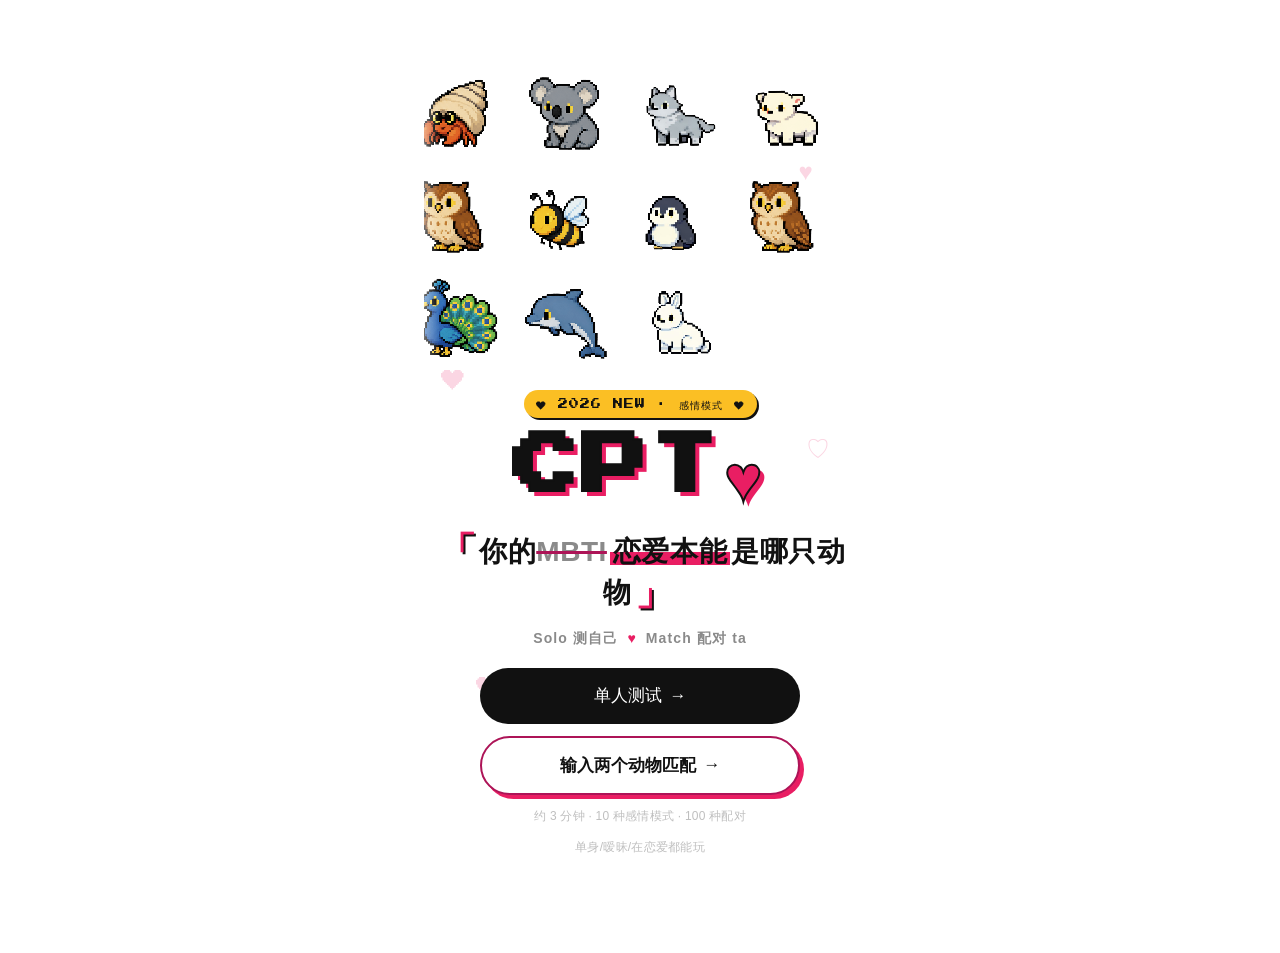
==== commit 061e0504: "feat(theme): 玫瑰色主题 + 无背景动物 PNG + Cover 爱心元素 按用户反馈 3 件事:  1. 替换 10 个动物 PNG 为无背景透明版 (来自 cptinew/角色素材) " ====
--- a/index.html
+++ b/index.html
@@ -3,7 +3,7 @@
 <head>
   <meta charset="UTF-8">
   <meta name="viewport" content="width=device-width, initial-scale=1, maximum-scale=1, user-scalable=no">
-  <meta name="theme-color" content="#FF7A45">
+  <meta name="theme-color" content="#E91E63">
   <meta name="description" content="CPTI 感情模式 · 你的恋爱本能 = 哪只动物?">
   <meta property="og:title" content="CPTI · 感情模式">
   <meta property="og:description" content="Solo 测自己 + Match 配对 ta · 10 种感情模式 · 100 种关系配对">
@@ -38,6 +38,16 @@
 
     <!-- ===================== INTRO ===================== -->
     <section class="view view-intro active" id="view-intro" aria-label="首页">
+      <!-- 飘心装饰背景 -->
+      <div class="floating-hearts" aria-hidden="true">
+        <span class="heart heart-1">❤</span>
+        <span class="heart heart-2">♥</span>
+        <span class="heart heart-3">❤</span>
+        <span class="heart heart-4">♡</span>
+        <span class="heart heart-5">❤</span>
+        <span class="heart heart-6">♥</span>
+      </div>
+
       <div class="intro-inner">
         <!-- 3-row scrolling pixel pet marquee -->
         <div class="intro-scroll" aria-hidden="true">
@@ -46,13 +56,15 @@
           <div class="scroll-row" id="scroll-row-3"></div>
         </div>
 
-        <span class="title-badge">2026 NEW · 感情模式</span>
-        <h1 class="title-pixel">CPTI</h1>
+        <span class="title-badge">❤ 2026 NEW · 感情模式 ❤</span>
+        <h1 class="title-pixel">
+          CPT<span class="title-heart" aria-hidden="true">♥</span>
+        </h1>
 
         <p class="intro-slogan-hero">
           <span class="slogan-bracket">「</span>你的<s class="slogan-strike">MBTI</s><em class="slogan-hl">恋爱本能</em>是哪只动物<span class="slogan-bracket">」</span>
         </p>
-        <p class="intro-slogan-sub">Solo 测自己 · Match 配对 ta</p>
+        <p class="intro-slogan-sub">Solo 测自己 <span class="sub-heart">♥</span> Match 配对 ta</p>
 
         <div class="intro-entries">
           <button class="btn btn-primary btn-lg" id="btn-solo" type="button">
@@ -271,16 +283,33 @@
         <p class="couple-subtitle" id="couple-subtitle"></p>
       </div>
 
-      <div class="couple-score-card">
-        <span class="couple-score-label">兼容度</span>
-        <span class="couple-score-value" id="couple-score">--</span>
-        <span class="couple-score-note" id="couple-score-note"></span>
-        <a class="btn-share-mini" href="http://xhslink.com/o/6fP8Zqu9lRO" target="_blank" rel="noopener noreferrer" aria-label="分享到小红书">分享 →</a>
+      <!-- 一句话锐评 (替换原兼容度数字区) -->
+      <div class="couple-roast-card">
+        <span class="roast-quote-mark" aria-hidden="true">"</span>
+        <p class="couple-roast" id="couple-roast"></p>
+        <span class="roast-byline">— CPTI 一句锐评</span>
       </div>
 
       <div class="couple-block is-accent">
         <span class="couple-block-label">这对的真相</span>
         <div class="couple-block-body" id="couple-dynamics"></div>
+      </div>
+
+      <!-- 分享按钮 · 看完真相想发 ta -->
+      <div class="couple-share-row">
+        <a class="btn-share-pill" href="http://xhslink.com/o/6fP8Zqu9lRO" target="_blank" rel="noopener noreferrer" aria-label="分享到小红书">
+          <span class="share-icon" aria-hidden="true">📨</span>
+          把这页发给 ta
+          <span class="btn-arrow" aria-hidden="true">→</span>
+        </a>
+      </div>
+
+      <!-- 行为动力学 · 因果流程链 (a 触发 b, b 触发 c) -->
+      <div class="couple-block couple-behavior-block">
+        <span class="couple-block-label">🔬 行为动力学</span>
+        <p class="behavior-intro">这对的因果链 — 一个动作触发下一个</p>
+        <ol class="dynamics-flow" id="dynamics-flow"></ol>
+        <p class="behavior-caption" id="behavior-caption"></p>
       </div>
 
       <!-- V4 新 Section · 高频对话 (3 条 you/ta) -->
@@ -296,32 +325,16 @@
         <div class="couple-block-body couple-future-body" id="couple-future"></div>
       </div>
 
-      <!-- V4 新 Section · BGM -->
-      <div class="couple-block couple-bgm-block" id="couple-bgm-block" style="display:none;">
-        <span class="couple-block-label">🎵 这对的 BGM</span>
-        <div class="bgm-card">
-          <div class="bgm-meta">
-            <span class="bgm-song" id="couple-bgm-song"></span>
-            <span class="bgm-artist" id="couple-bgm-artist"></span>
-          </div>
-          <p class="bgm-reason" id="couple-bgm-reason"></p>
-        </div>
-      </div>
-
-      <div class="couple-block">
-        <span class="couple-block-label">最大亮点</span>
-        <ul class="couple-list" id="couple-strengths"></ul>
-      </div>
-
-      <div class="couple-block">
-        <span class="couple-block-label">最大雷区</span>
-        <ul class="couple-list" id="couple-risks"></ul>
-      </div>
-
-      <div class="couple-block">
+      <!-- V4 BGM section 已移除 (用户反馈) -->
+      <!-- 旧 最大亮点 / 最大雷区 已移除 (内容被翻译器 + growth_kit 覆盖) -->
+
+      <div class="couple-block" style="display:none;">
         <span class="couple-block-label">给你们的建议</span>
         <ul class="couple-list" id="couple-repair"></ul>
       </div>
+      <!-- 隐藏 strengths/risks DOM, 保留 id 防 JS 报错 -->
+      <ul id="couple-strengths" hidden></ul>
+      <ul id="couple-risks" hidden></ul>
 
       <!-- V5 新 Section · 让你们更好的 3 件事 (实操指南) -->
       <div class="couple-block couple-growth-block" id="couple-growth-block" style="display:none;">
--- a/styles.css
+++ b/styles.css
@@ -1,16 +1,16 @@
 /* ===========================================================
    CPTI · 感情模式 — styles.css
-   极简像素风 · 暖橘玫瑰 v3
+   极简像素风 · 玫瑰色 v7
    =========================================================== */
 
 :root {
-  --primary:     #FF7A45;    /* 暖橘,主色 */
-  --primary-dk:  #E83A6F;    /* 玫瑰红,hover/pressed/强调 */
-  --primary-lt:  #FFD4C4;    /* 浅橘,次要高亮 */
-  --accent:      #FBBF24;    /* 蜜糖黄，徽章/标签高亮 */
+  --primary:     #E91E63;    /* 玫瑰主色 (Material rose 500) */
+  --primary-dk:  #AD1457;    /* 深玫瑰,hover/pressed/强调 */
+  --primary-lt:  #F8BBD0;    /* 浅玫瑰,次要高亮 */
+  --accent:      #FBBF24;    /* 蜜糖黄,徽章/标签高亮 */
   --shadow:      #000;       /* 黑描边 + 黑阴影 */
   --bg: #FFFFFF;             /* 纯白底 */
-  --bg-soft: #FFF6E5;        /* 米白底,卡片内衬 (温暖感) */
+  --bg-soft: #FCE4EC;        /* 极淡玫瑰底,卡片内衬 */
   --surface: #F4F4F4;
   --surface-hover: #EBEBEB;
   --surface-strong: #E8E8E8;
@@ -83,12 +83,70 @@
   text-align: center;
   padding-top: 28px;
   padding-bottom: 40px;
+  position: relative;
+  overflow: hidden;
 }
 .intro-inner {
   display: flex;
   flex-direction: column;
   align-items: center;
   gap: 10px;
+  position: relative;
+  z-index: 1;
+}
+
+/* 飘心装饰 — 背景慢慢浮起 */
+.floating-hearts {
+  position: absolute;
+  inset: 0;
+  pointer-events: none;
+  z-index: 0;
+}
+.floating-hearts .heart {
+  position: absolute;
+  font-size: 24px;
+  color: var(--primary);
+  opacity: 0.18;
+  animation: heartFloat 9s ease-in-out infinite;
+  user-select: none;
+}
+.heart-1 { top: 8%;   left: 8%;   font-size: 28px; animation-delay: 0s;   color: var(--primary-dk); }
+.heart-2 { top: 14%;  right: 10%; font-size: 20px; animation-delay: 1.5s; color: var(--primary); opacity: 0.22; }
+.heart-3 { top: 38%;  left: 4%;   font-size: 22px; animation-delay: 3s;   color: var(--primary); }
+.heart-4 { top: 46%;  right: 6%;  font-size: 32px; animation-delay: 4.5s; color: var(--primary-lt); opacity: 0.45; }
+.heart-5 { bottom: 22%; left: 12%; font-size: 18px; animation-delay: 6s;  color: var(--primary-dk); opacity: 0.20; }
+.heart-6 { bottom: 12%; right: 14%; font-size: 26px; animation-delay: 7.5s; color: var(--primary); opacity: 0.20; }
+@keyframes heartFloat {
+  0%, 100% { transform: translateY(0) rotate(-3deg); opacity: var(--heart-base, 0.18); }
+  50%      { transform: translateY(-12px) rotate(3deg); opacity: 0.35; }
+}
+@media (prefers-reduced-motion: reduce) {
+  .floating-hearts .heart { animation: none; }
+}
+
+/* CPTI 标题里的爱心 */
+.title-heart {
+  display: inline-block;
+  font-family: 'Georgia', 'Times New Roman', serif;
+  color: var(--primary);
+  -webkit-text-stroke: 2px var(--text);
+  margin-left: 4px;
+  vertical-align: -2px;
+  animation: heartBeat 1.6s ease-in-out infinite;
+}
+@keyframes heartBeat {
+  0%, 100% { transform: scale(1); }
+  50%      { transform: scale(1.12); }
+}
+@media (prefers-reduced-motion: reduce) {
+  .title-heart { animation: none; }
+}
+
+/* sub slogan 里的小心 */
+.sub-heart {
+  color: var(--primary);
+  font-size: 14px;
+  margin: 0 4px;
 }
 
 /* 3-row scrolling pixel pet marquee */
@@ -2291,6 +2349,185 @@
   padding: 0 2px;
 }
 
+/* ==========================================================
+   V6.1 · 一句话锐评 (米白引号体) + 行为动力学流程图
+   ========================================================== */
+
+/* 锐评卡片 — 米白底 + 大暖橘引号 + 玫瑰红左竖线 (热评 vibe) */
+.couple-roast-card {
+  position: relative;
+  background: linear-gradient(180deg, #FFF6E5 0%, #FFE7C9 100%);
+  border: 2.5px solid var(--text);
+  border-radius: 18px;
+  box-shadow: 5px 5px 0 var(--primary-dk);
+  padding: 28px 22px 18px 30px;
+  margin: 0 16px 18px;
+}
+.couple-roast-card::before {
+  content: '';
+  position: absolute;
+  top: 16px; bottom: 16px; left: 12px;
+  width: 4px;
+  background: var(--primary-dk);
+  border-radius: 2px;
+}
+.roast-quote-mark {
+  display: block;
+  font-family: 'Georgia', 'Times New Roman', serif;
+  font-size: 56px;
+  font-weight: 900;
+  color: var(--primary);
+  line-height: 0.5;
+  margin: 0 0 -2px -4px;
+  letter-spacing: -0.05em;
+  -webkit-font-smoothing: none;
+}
+.couple-roast {
+  margin: 0;
+  font-size: 17px;
+  font-weight: 800;
+  line-height: 1.65;
+  letter-spacing: 0.005em;
+  color: var(--text);
+}
+.roast-byline {
+  display: block;
+  margin: 12px 0 0;
+  font-size: 11.5px;
+  font-weight: 600;
+  color: var(--text-secondary);
+  letter-spacing: 0.06em;
+  text-align: right;
+  font-style: italic;
+}
+
+/* 分享按钮独立 row (在"这对的真相"后) */
+.couple-share-row {
+  display: flex;
+  justify-content: center;
+  margin: 4px 16px 22px;
+}
+.btn-share-pill {
+  display: inline-flex;
+  align-items: center;
+  gap: 8px;
+  background: #FF2442;
+  color: #fff;
+  border: 2px solid var(--text);
+  box-shadow: 4px 4px 0 var(--text);
+  border-radius: 999px;
+  padding: 12px 26px;
+  font-size: 14px;
+  font-weight: 800;
+  text-decoration: none;
+  letter-spacing: 0.04em;
+  transition: transform 0.12s var(--ease-out), box-shadow 0.12s var(--ease-out);
+}
+.btn-share-pill:hover {
+  transform: translate(-1px, -1px);
+  box-shadow: 5px 5px 0 var(--text);
+}
+.btn-share-pill:active {
+  transform: translate(2px, 2px);
+  box-shadow: 2px 2px 0 var(--text);
+}
+.btn-share-pill .share-icon { font-size: 16px; }
+
+/* 行为动力学 · 流程图 (因果链 a→b→c→d) */
+.couple-behavior-block { padding-bottom: 18px; }
+.behavior-intro {
+  margin: 4px 0 14px;
+  font-size: 12.5px;
+  color: var(--text-secondary);
+  font-style: italic;
+  font-weight: 600;
+}
+.dynamics-flow {
+  margin: 0;
+  padding: 0;
+  list-style: none;
+  display: flex;
+  flex-direction: column;
+  gap: 10px;
+}
+.flow-node {
+  display: flex;
+  align-items: stretch;
+  gap: 10px;
+  position: relative;
+  padding: 10px 14px;
+  background: var(--bg-soft);
+  border: 1.5px solid var(--text);
+  border-radius: 10px;
+}
+.flow-node.has-arrow::after {
+  content: '↓';
+  position: absolute;
+  left: 50%;
+  bottom: -16px;
+  transform: translateX(-50%);
+  font-size: 18px;
+  font-weight: 900;
+  color: var(--text);
+  z-index: 2;
+  background: var(--bg);
+  width: 22px; height: 22px;
+  display: flex;
+  align-items: center;
+  justify-content: center;
+  border: 1.5px solid var(--text);
+  border-radius: 999px;
+  line-height: 1;
+}
+.flow-actor {
+  flex-shrink: 0;
+  width: 30px; height: 30px;
+  display: flex;
+  align-items: center;
+  justify-content: center;
+  font-family: var(--font-pixel);
+  font-size: 11px;
+  border-radius: 999px;
+  -webkit-font-smoothing: none;
+  letter-spacing: 0.04em;
+  border: 1.5px solid var(--text);
+  margin-top: 1px;
+}
+.flow-node-you  .flow-actor { background: var(--primary);    color: var(--text); }
+.flow-node-ta   .flow-actor { background: var(--primary-dk); color: #fff; }
+.flow-node-loop .flow-actor { background: var(--text);       color: #FBBF24; }
+.flow-node-end  .flow-actor { background: var(--accent);     color: var(--text); }
+.flow-node-loop {
+  background: rgba(232,58,111,0.08);
+  border-style: dashed;
+}
+.flow-node-end {
+  background: var(--text);
+  color: #fff;
+  border-color: var(--text);
+}
+.flow-node-end .flow-action {
+  color: #FBBF24;
+  font-weight: 800;
+}
+.flow-action {
+  flex: 1;
+  font-size: 14px;
+  line-height: 1.6;
+  color: var(--text);
+  font-weight: 600;
+  display: flex;
+  align-items: center;
+}
+.behavior-caption {
+  margin: 16px 0 0;
+  font-size: 13px;
+  font-style: italic;
+  color: var(--text);
+  text-align: center;
+  font-weight: 600;
+}
+
 /* 🌱 让你们更好的 3 件事 (V5 growth_kit) */
 .couple-growth-block {
   background: linear-gradient(135deg, #E5F5EE, #C9EBDB);
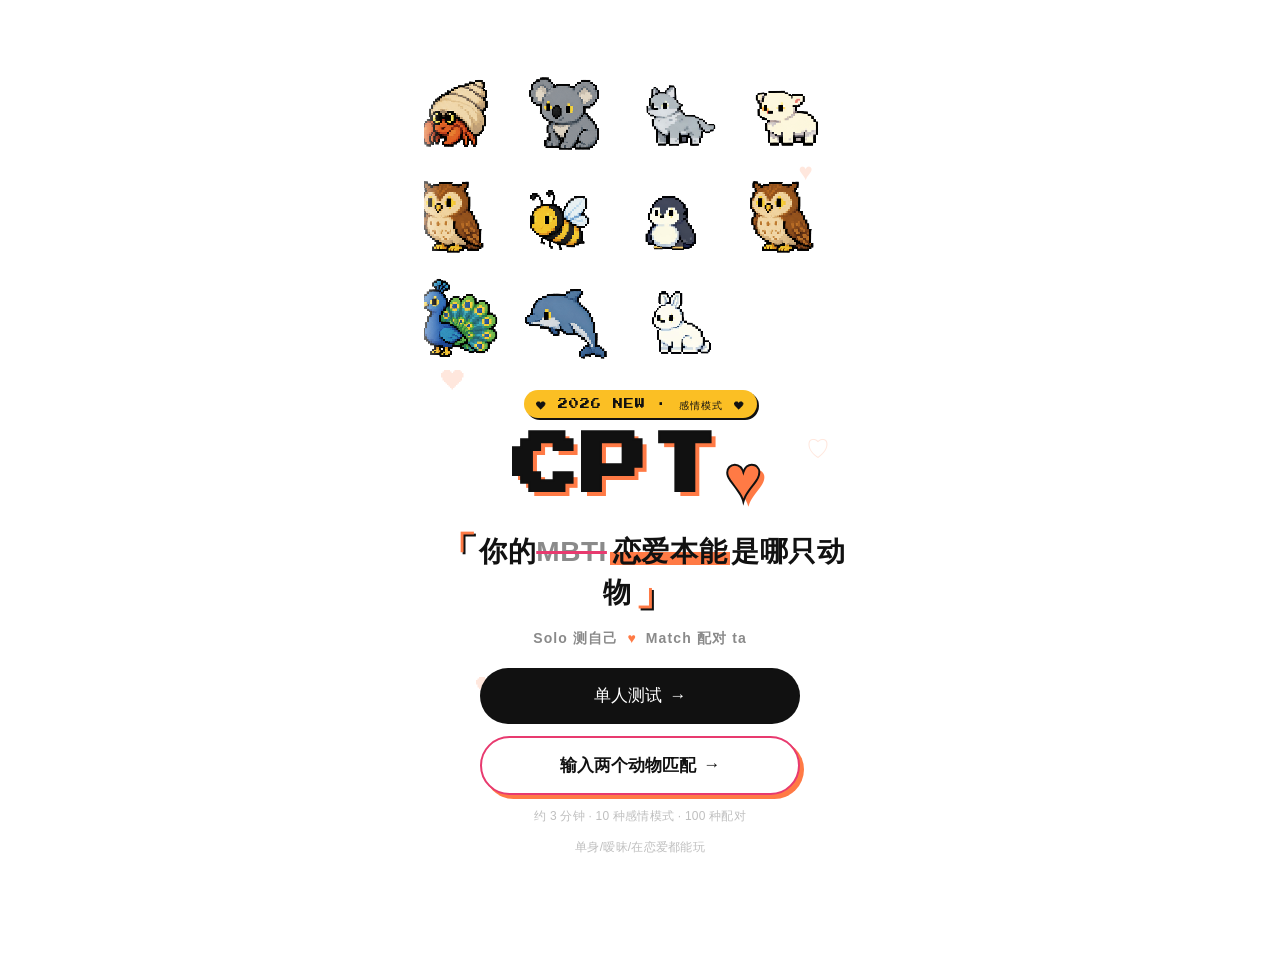
==== commit 698f31db: "revert(theme): 配色回到暖橘玫瑰红 (V6.1 配色) 按用户反馈, 玫瑰色太纯不够温度感 — 改回: - --primary    #E91E63 → #FF7A45 (暖橘) - -" ====
--- a/index.html
+++ b/index.html
@@ -3,7 +3,7 @@
 <head>
   <meta charset="UTF-8">
   <meta name="viewport" content="width=device-width, initial-scale=1, maximum-scale=1, user-scalable=no">
-  <meta name="theme-color" content="#E91E63">
+  <meta name="theme-color" content="#FF7A45">
   <meta name="description" content="CPTI 感情模式 · 你的恋爱本能 = 哪只动物?">
   <meta property="og:title" content="CPTI · 感情模式">
   <meta property="og:description" content="Solo 测自己 + Match 配对 ta · 10 种感情模式 · 100 种关系配对">
--- a/styles.css
+++ b/styles.css
@@ -1,16 +1,16 @@
 /* ===========================================================
    CPTI · 感情模式 — styles.css
-   极简像素风 · 玫瑰色 v7
+   极简像素风 · 暖橘玫瑰 v3
    =========================================================== */
 
 :root {
-  --primary:     #E91E63;    /* 玫瑰主色 (Material rose 500) */
-  --primary-dk:  #AD1457;    /* 深玫瑰,hover/pressed/强调 */
-  --primary-lt:  #F8BBD0;    /* 浅玫瑰,次要高亮 */
+  --primary:     #FF7A45;    /* 暖橘,主色 */
+  --primary-dk:  #E83A6F;    /* 玫瑰红,hover/pressed/强调 */
+  --primary-lt:  #FFD4C4;    /* 浅橘,次要高亮 */
   --accent:      #FBBF24;    /* 蜜糖黄,徽章/标签高亮 */
   --shadow:      #000;       /* 黑描边 + 黑阴影 */
   --bg: #FFFFFF;             /* 纯白底 */
-  --bg-soft: #FCE4EC;        /* 极淡玫瑰底,卡片内衬 */
+  --bg-soft: #FFF6E5;        /* 米白底,卡片内衬 (温暖感) */
   --surface: #F4F4F4;
   --surface-hover: #EBEBEB;
   --surface-strong: #E8E8E8;
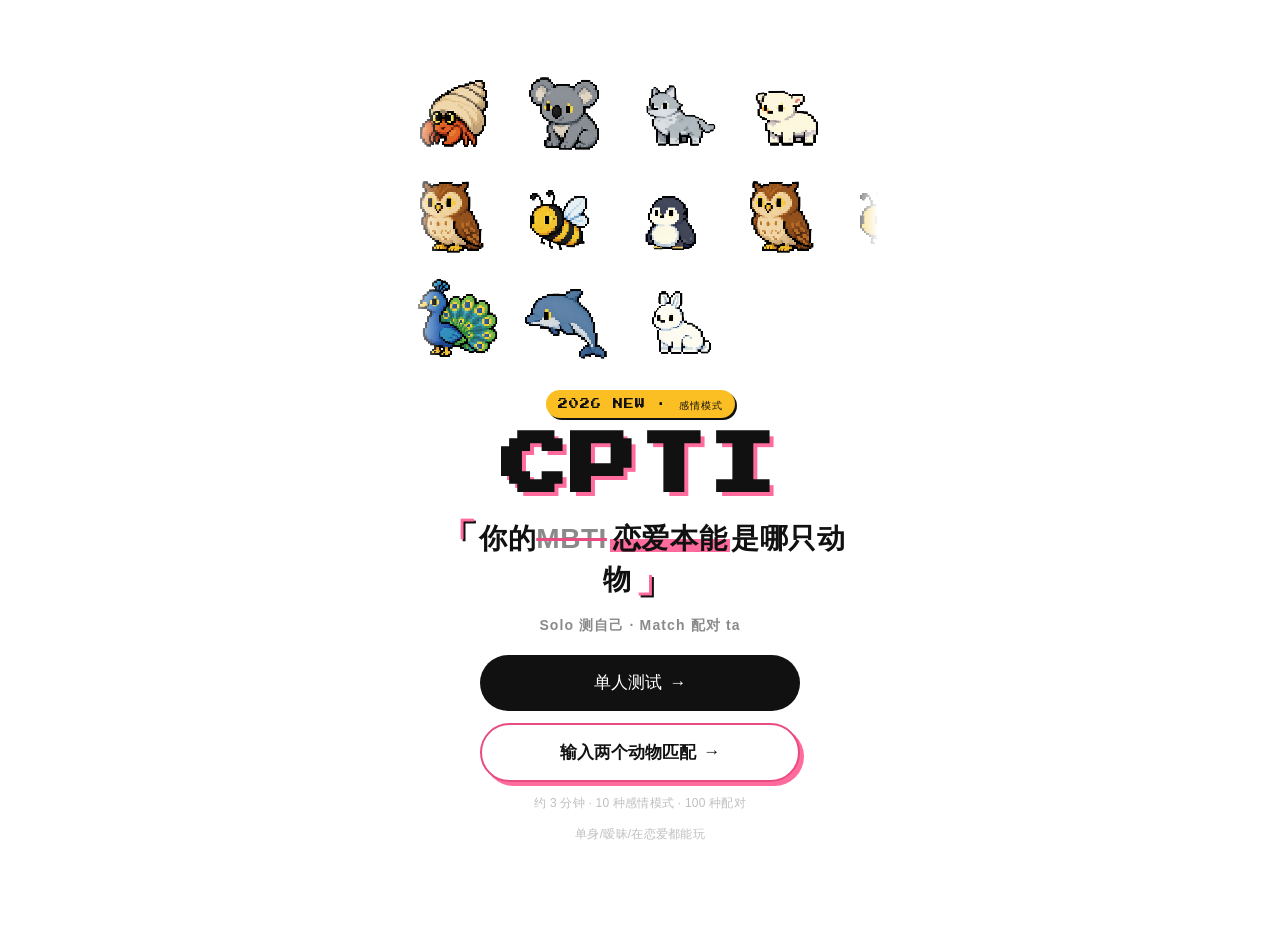
==== commit 8f021580: "style(theme): 去掉 cover 爱心装饰 + 主色暖橘玫瑰 → 中调粉 按用户反馈: - 删除所有爱心元素 (cover badge / 标题 ♥ / 副标 ♥ / 6 飘心 + CSS" ====
--- a/index.html
+++ b/index.html
@@ -3,7 +3,7 @@
 <head>
   <meta charset="UTF-8">
   <meta name="viewport" content="width=device-width, initial-scale=1, maximum-scale=1, user-scalable=no">
-  <meta name="theme-color" content="#FF7A45">
+  <meta name="theme-color" content="#FF6B9D">
   <meta name="description" content="CPTI 感情模式 · 你的恋爱本能 = 哪只动物?">
   <meta property="og:title" content="CPTI · 感情模式">
   <meta property="og:description" content="Solo 测自己 + Match 配对 ta · 10 种感情模式 · 100 种关系配对">
@@ -38,16 +38,6 @@
 
     <!-- ===================== INTRO ===================== -->
     <section class="view view-intro active" id="view-intro" aria-label="首页">
-      <!-- 飘心装饰背景 -->
-      <div class="floating-hearts" aria-hidden="true">
-        <span class="heart heart-1">❤</span>
-        <span class="heart heart-2">♥</span>
-        <span class="heart heart-3">❤</span>
-        <span class="heart heart-4">♡</span>
-        <span class="heart heart-5">❤</span>
-        <span class="heart heart-6">♥</span>
-      </div>
-
       <div class="intro-inner">
         <!-- 3-row scrolling pixel pet marquee -->
         <div class="intro-scroll" aria-hidden="true">
@@ -56,15 +46,13 @@
           <div class="scroll-row" id="scroll-row-3"></div>
         </div>
 
-        <span class="title-badge">❤ 2026 NEW · 感情模式 ❤</span>
-        <h1 class="title-pixel">
-          CPT<span class="title-heart" aria-hidden="true">♥</span>
-        </h1>
+        <span class="title-badge">2026 NEW · 感情模式</span>
+        <h1 class="title-pixel">CPTI</h1>
 
         <p class="intro-slogan-hero">
           <span class="slogan-bracket">「</span>你的<s class="slogan-strike">MBTI</s><em class="slogan-hl">恋爱本能</em>是哪只动物<span class="slogan-bracket">」</span>
         </p>
-        <p class="intro-slogan-sub">Solo 测自己 <span class="sub-heart">♥</span> Match 配对 ta</p>
+        <p class="intro-slogan-sub">Solo 测自己 · Match 配对 ta</p>
 
         <div class="intro-entries">
           <button class="btn btn-primary btn-lg" id="btn-solo" type="button">
--- a/styles.css
+++ b/styles.css
@@ -1,16 +1,16 @@
 /* ===========================================================
    CPTI · 感情模式 — styles.css
-   极简像素风 · 暖橘玫瑰 v3
+   极简像素风 · 粉色 v8
    =========================================================== */
 
 :root {
-  --primary:     #FF7A45;    /* 暖橘,主色 */
-  --primary-dk:  #E83A6F;    /* 玫瑰红,hover/pressed/强调 */
-  --primary-lt:  #FFD4C4;    /* 浅橘,次要高亮 */
+  --primary:     #FF6B9D;    /* 中调粉,主色 */
+  --primary-dk:  #E84B82;    /* 深粉,hover/pressed/强调 */
+  --primary-lt:  #FFD0E0;    /* 浅粉,次要高亮 */
   --accent:      #FBBF24;    /* 蜜糖黄,徽章/标签高亮 */
   --shadow:      #000;       /* 黑描边 + 黑阴影 */
   --bg: #FFFFFF;             /* 纯白底 */
-  --bg-soft: #FFF6E5;        /* 米白底,卡片内衬 (温暖感) */
+  --bg-soft: #FFF1F5;        /* 极淡粉底,卡片内衬 */
   --surface: #F4F4F4;
   --surface-hover: #EBEBEB;
   --surface-strong: #E8E8E8;
@@ -83,70 +83,12 @@
   text-align: center;
   padding-top: 28px;
   padding-bottom: 40px;
-  position: relative;
-  overflow: hidden;
 }
 .intro-inner {
   display: flex;
   flex-direction: column;
   align-items: center;
   gap: 10px;
-  position: relative;
-  z-index: 1;
-}
-
-/* 飘心装饰 — 背景慢慢浮起 */
-.floating-hearts {
-  position: absolute;
-  inset: 0;
-  pointer-events: none;
-  z-index: 0;
-}
-.floating-hearts .heart {
-  position: absolute;
-  font-size: 24px;
-  color: var(--primary);
-  opacity: 0.18;
-  animation: heartFloat 9s ease-in-out infinite;
-  user-select: none;
-}
-.heart-1 { top: 8%;   left: 8%;   font-size: 28px; animation-delay: 0s;   color: var(--primary-dk); }
-.heart-2 { top: 14%;  right: 10%; font-size: 20px; animation-delay: 1.5s; color: var(--primary); opacity: 0.22; }
-.heart-3 { top: 38%;  left: 4%;   font-size: 22px; animation-delay: 3s;   color: var(--primary); }
-.heart-4 { top: 46%;  right: 6%;  font-size: 32px; animation-delay: 4.5s; color: var(--primary-lt); opacity: 0.45; }
-.heart-5 { bottom: 22%; left: 12%; font-size: 18px; animation-delay: 6s;  color: var(--primary-dk); opacity: 0.20; }
-.heart-6 { bottom: 12%; right: 14%; font-size: 26px; animation-delay: 7.5s; color: var(--primary); opacity: 0.20; }
-@keyframes heartFloat {
-  0%, 100% { transform: translateY(0) rotate(-3deg); opacity: var(--heart-base, 0.18); }
-  50%      { transform: translateY(-12px) rotate(3deg); opacity: 0.35; }
-}
-@media (prefers-reduced-motion: reduce) {
-  .floating-hearts .heart { animation: none; }
-}
-
-/* CPTI 标题里的爱心 */
-.title-heart {
-  display: inline-block;
-  font-family: 'Georgia', 'Times New Roman', serif;
-  color: var(--primary);
-  -webkit-text-stroke: 2px var(--text);
-  margin-left: 4px;
-  vertical-align: -2px;
-  animation: heartBeat 1.6s ease-in-out infinite;
-}
-@keyframes heartBeat {
-  0%, 100% { transform: scale(1); }
-  50%      { transform: scale(1.12); }
-}
-@media (prefers-reduced-motion: reduce) {
-  .title-heart { animation: none; }
-}
-
-/* sub slogan 里的小心 */
-.sub-heart {
-  color: var(--primary);
-  font-size: 14px;
-  margin: 0 4px;
 }
 
 /* 3-row scrolling pixel pet marquee */
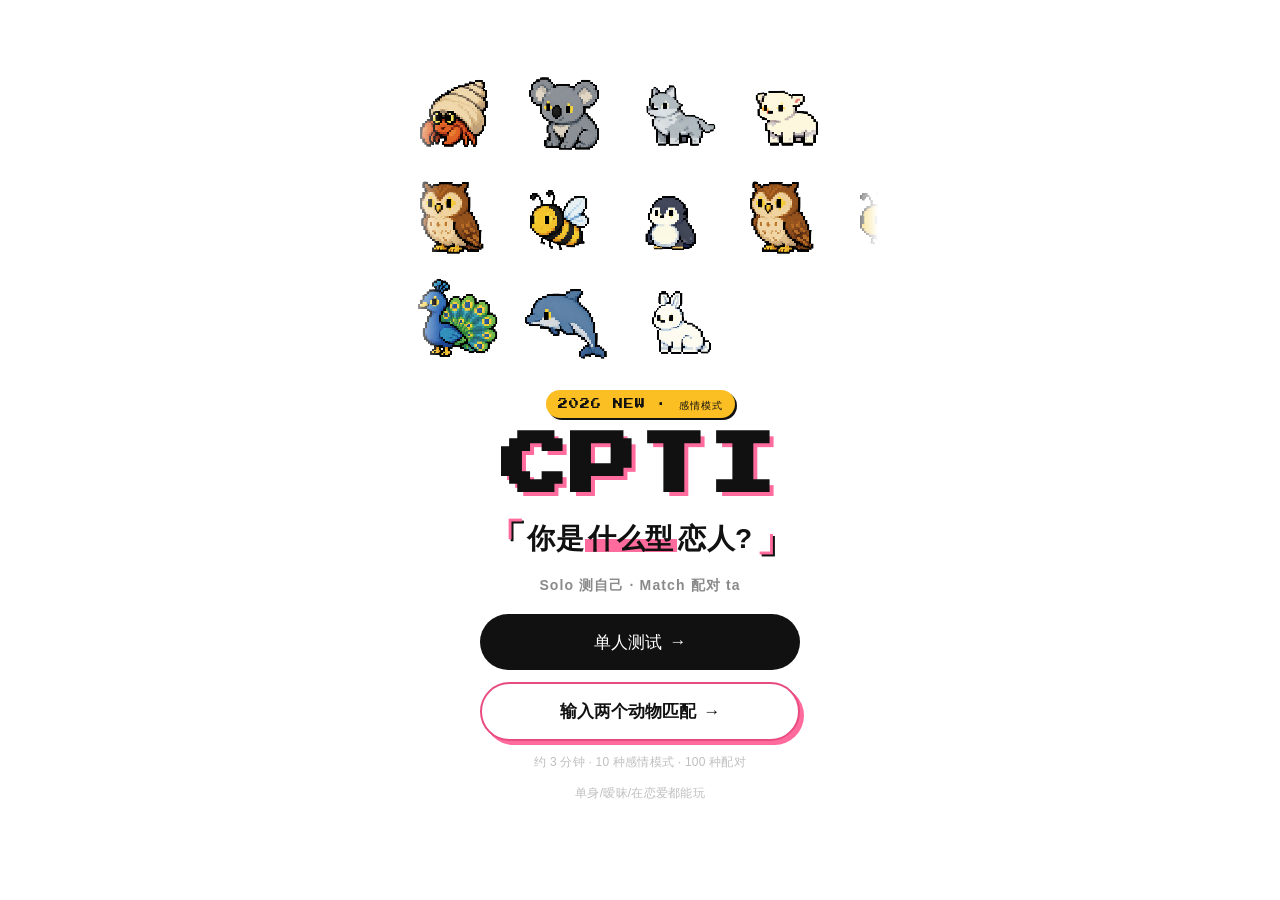
==== commit 7174378c: "copy: 封面标语改为 「你是什么型恋人?」 旧: 「你的 ~~MBTI~~ 恋爱本能 是哪只动物」 新: 「你是 [什么型] 恋人?」 — 高亮"什么型", 更直接  Co-Authored-By" ====
--- a/index.html
+++ b/index.html
@@ -50,7 +50,7 @@
         <h1 class="title-pixel">CPTI</h1>
 
         <p class="intro-slogan-hero">
-          <span class="slogan-bracket">「</span>你的<s class="slogan-strike">MBTI</s><em class="slogan-hl">恋爱本能</em>是哪只动物<span class="slogan-bracket">」</span>
+          <span class="slogan-bracket">「</span>你是<em class="slogan-hl">什么型</em>恋人?<span class="slogan-bracket">」</span>
         </p>
         <p class="intro-slogan-sub">Solo 测自己 · Match 配对 ta</p>
 
@@ -351,7 +351,11 @@
         <span class="btn-arrow" aria-hidden="true">→</span>
       </a>
 
-      <p class="result-footer-note">关系是两个人的事。</p>
+      <p class="couple-final-note">
+        <span class="final-note-dash" aria-hidden="true">—</span>
+        全世界都说我们不合适<br>
+        <em>但爱能抵万难</em>
+      </p>
     </section>
 
     <!-- ===================== KNOWLEDGE (心理学锚点科普) ===================== -->
--- a/styles.css
+++ b/styles.css
@@ -1375,6 +1375,39 @@
   text-align: center;
 }
 
+/* 双人解读最终金句 — 戏剧化收口 */
+.couple-final-note {
+  margin: 28px 12px 8px;
+  padding: 18px 16px;
+  font-size: 15px;
+  line-height: 1.85;
+  color: var(--text);
+  text-align: center;
+  font-weight: 600;
+  letter-spacing: 0.04em;
+  border-top: 1.5px dashed var(--primary-dk);
+  border-bottom: 1.5px dashed var(--primary-dk);
+}
+.couple-final-note .final-note-dash {
+  display: block;
+  font-family: var(--font-pixel);
+  color: var(--primary-dk);
+  font-size: 14px;
+  margin-bottom: 10px;
+  -webkit-font-smoothing: none;
+}
+.couple-final-note em {
+  display: inline-block;
+  margin-top: 4px;
+  font-style: normal;
+  font-size: 19px;
+  font-weight: 900;
+  color: var(--primary-dk);
+  letter-spacing: 0.06em;
+  background: linear-gradient(180deg, transparent 60%, var(--primary-lt) 60%);
+  padding: 0 6px;
+}
+
 /* ==========================================================
    SHARE CARD (offscreen, rendered to image on demand)
    ========================================================== */
